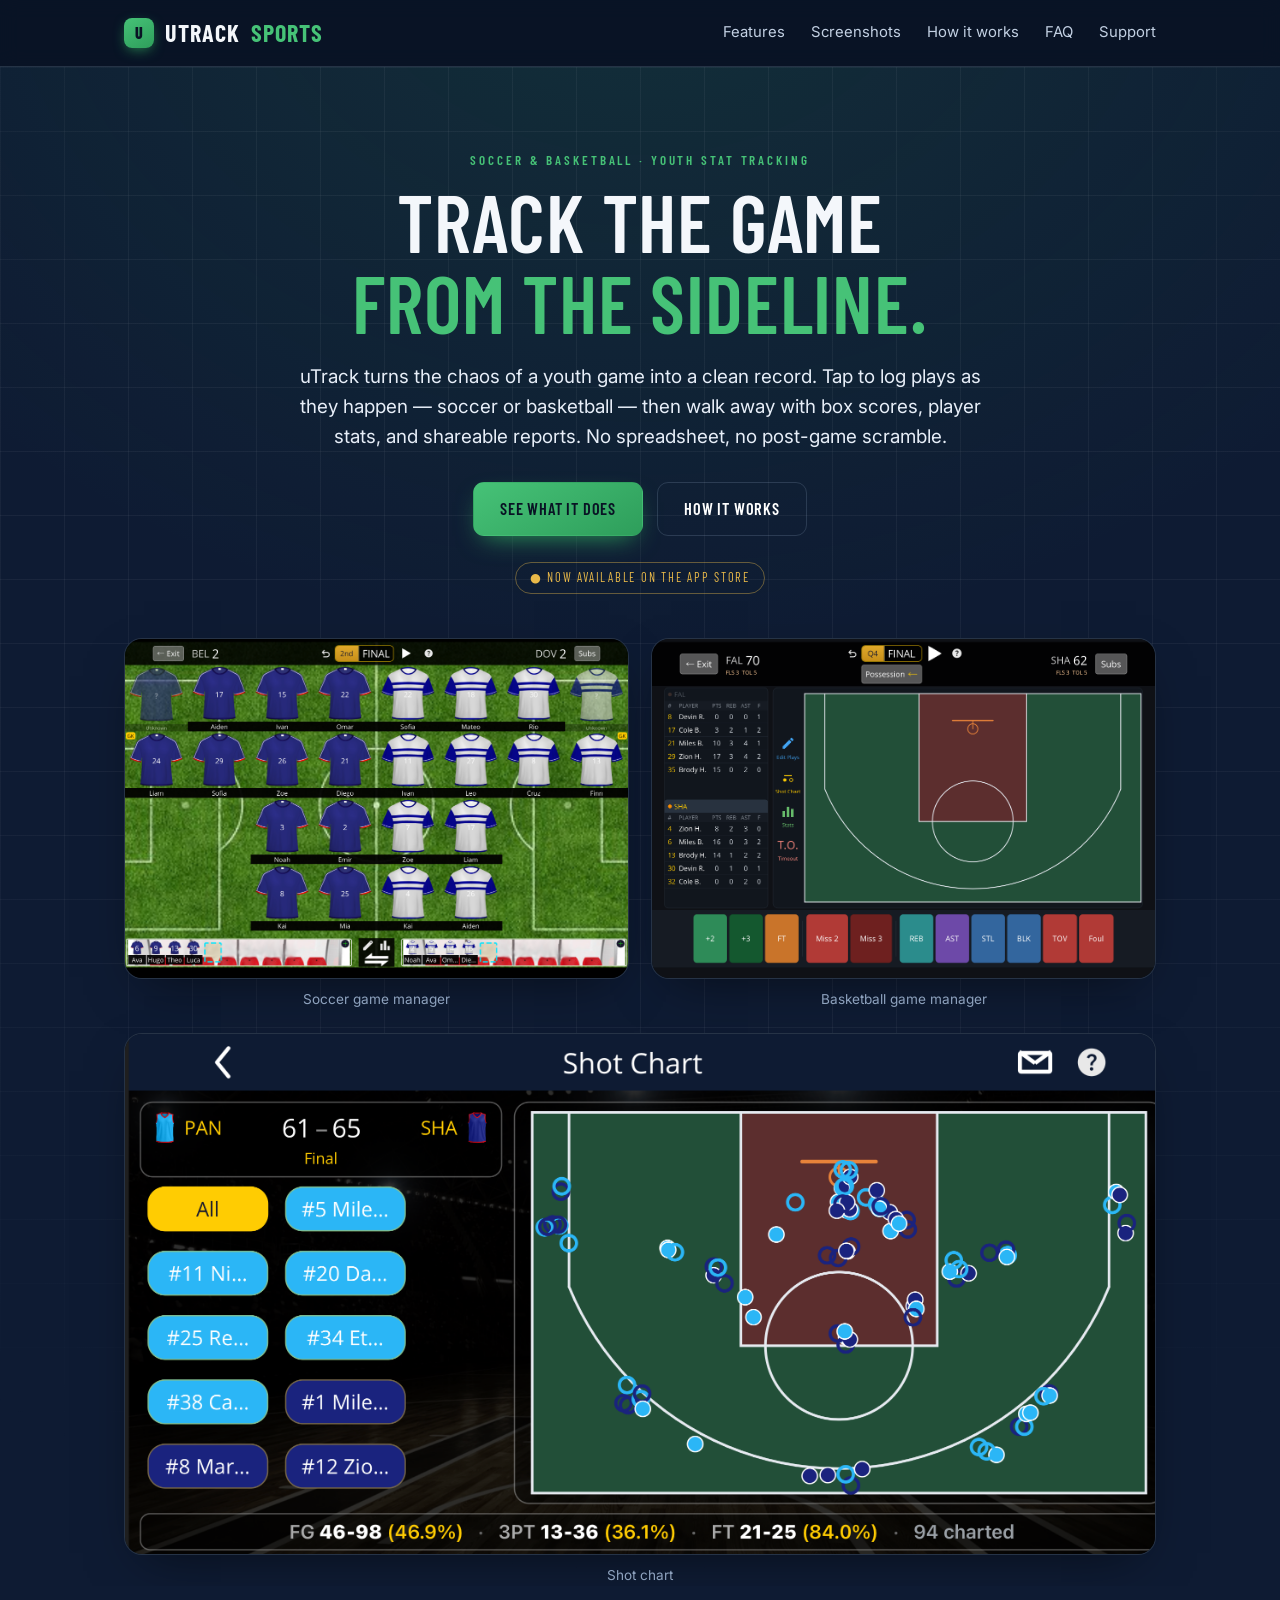
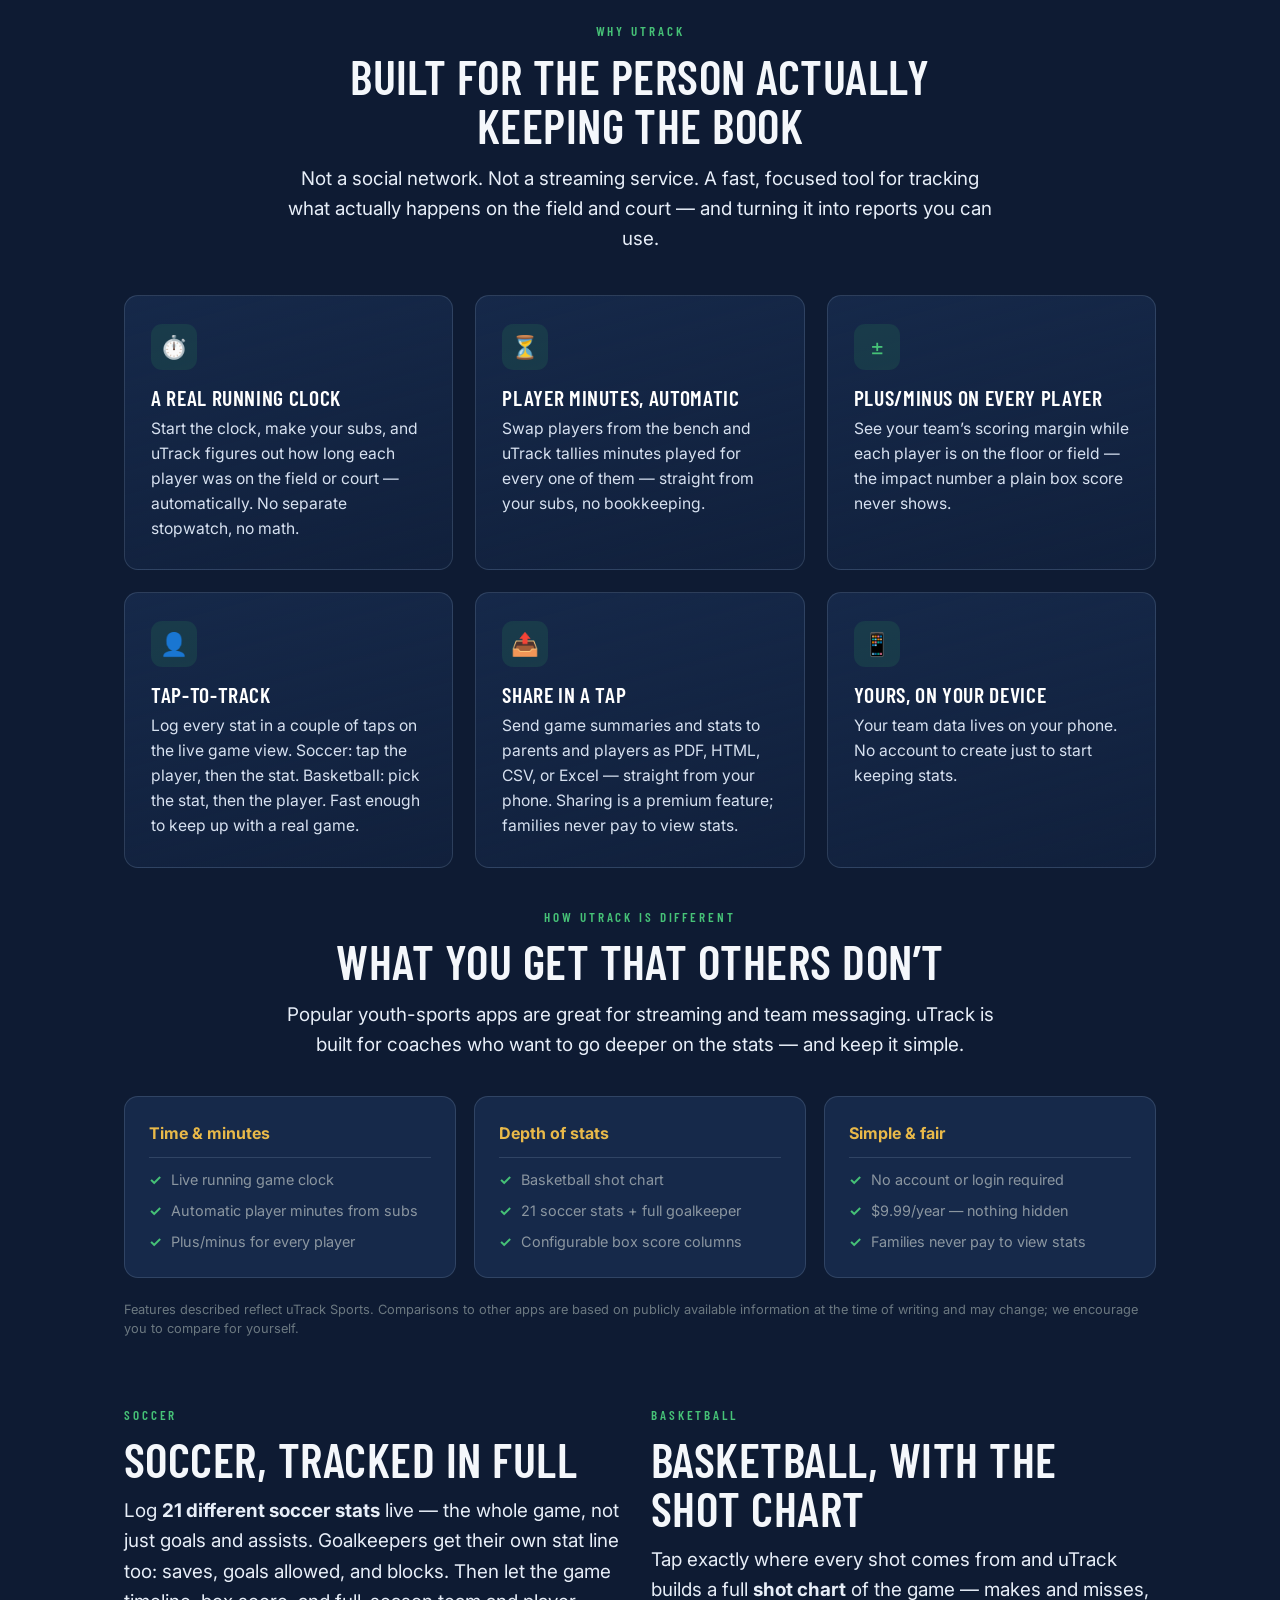
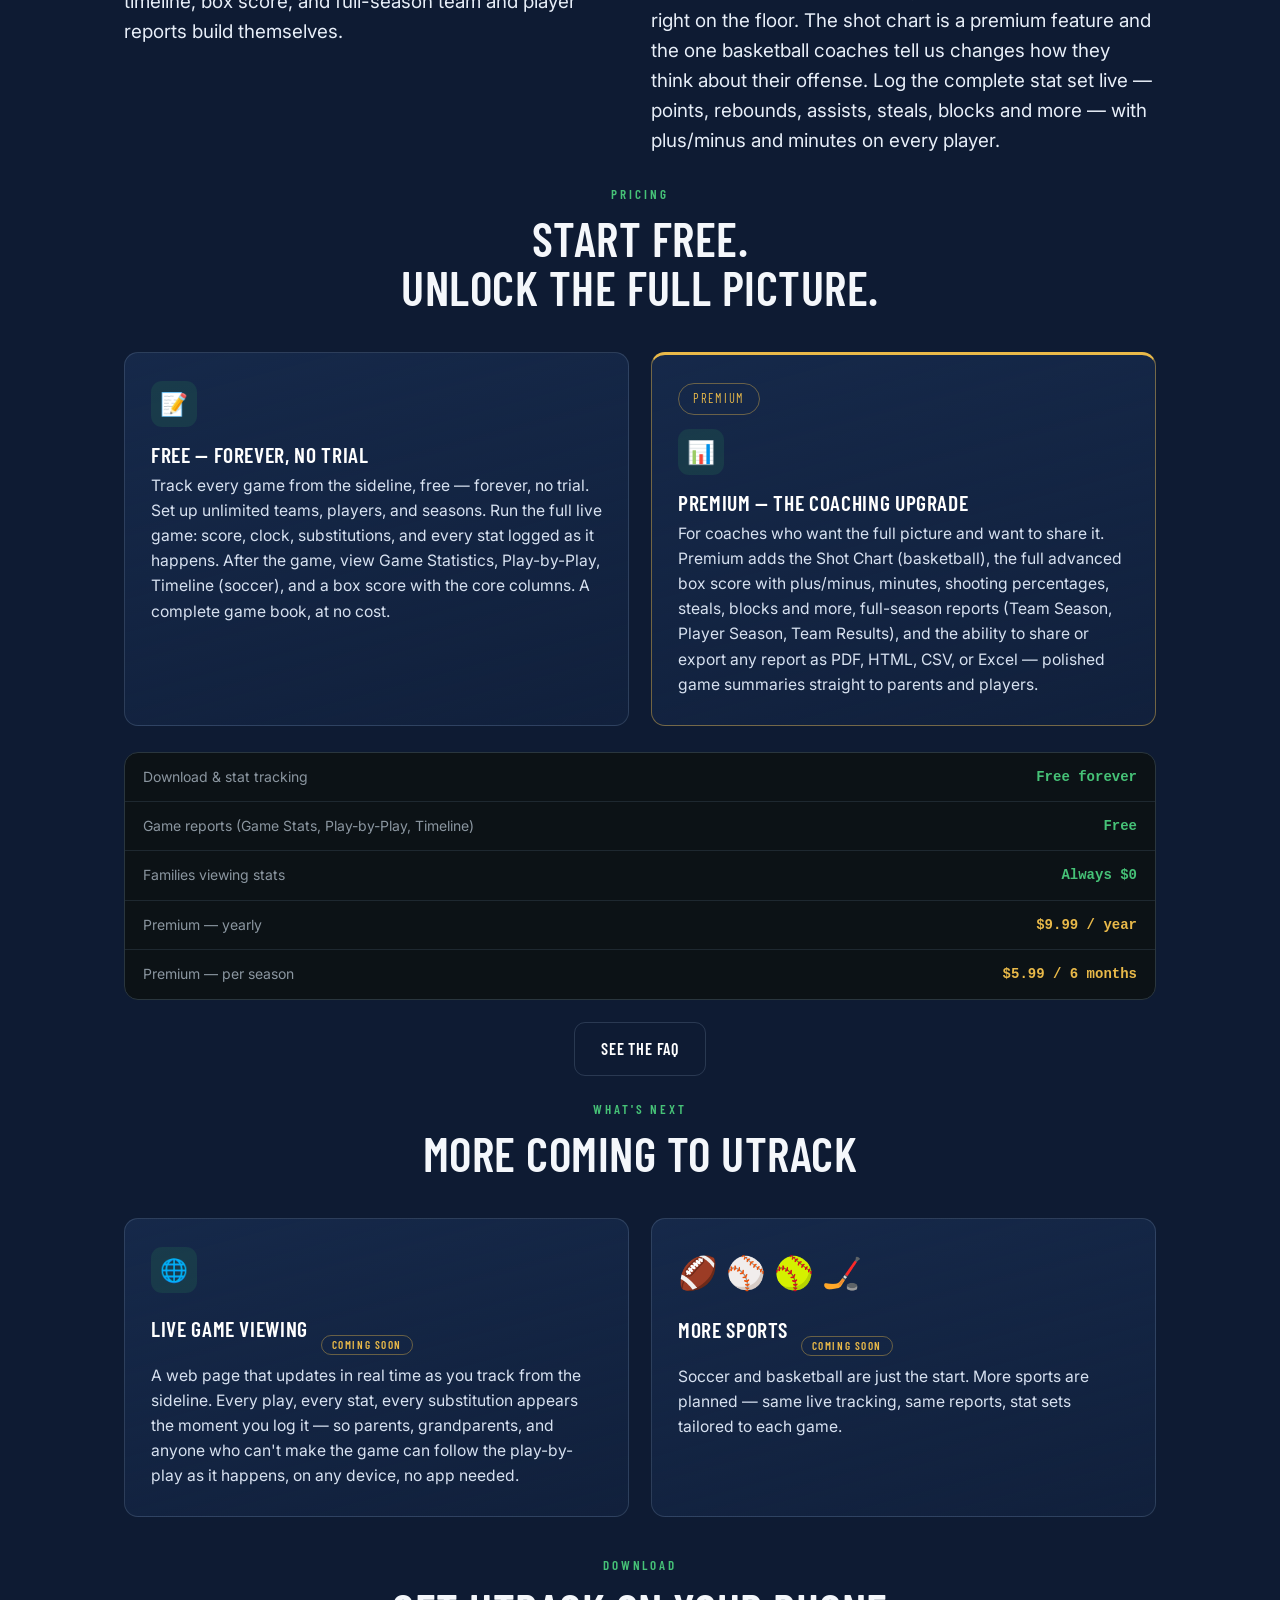
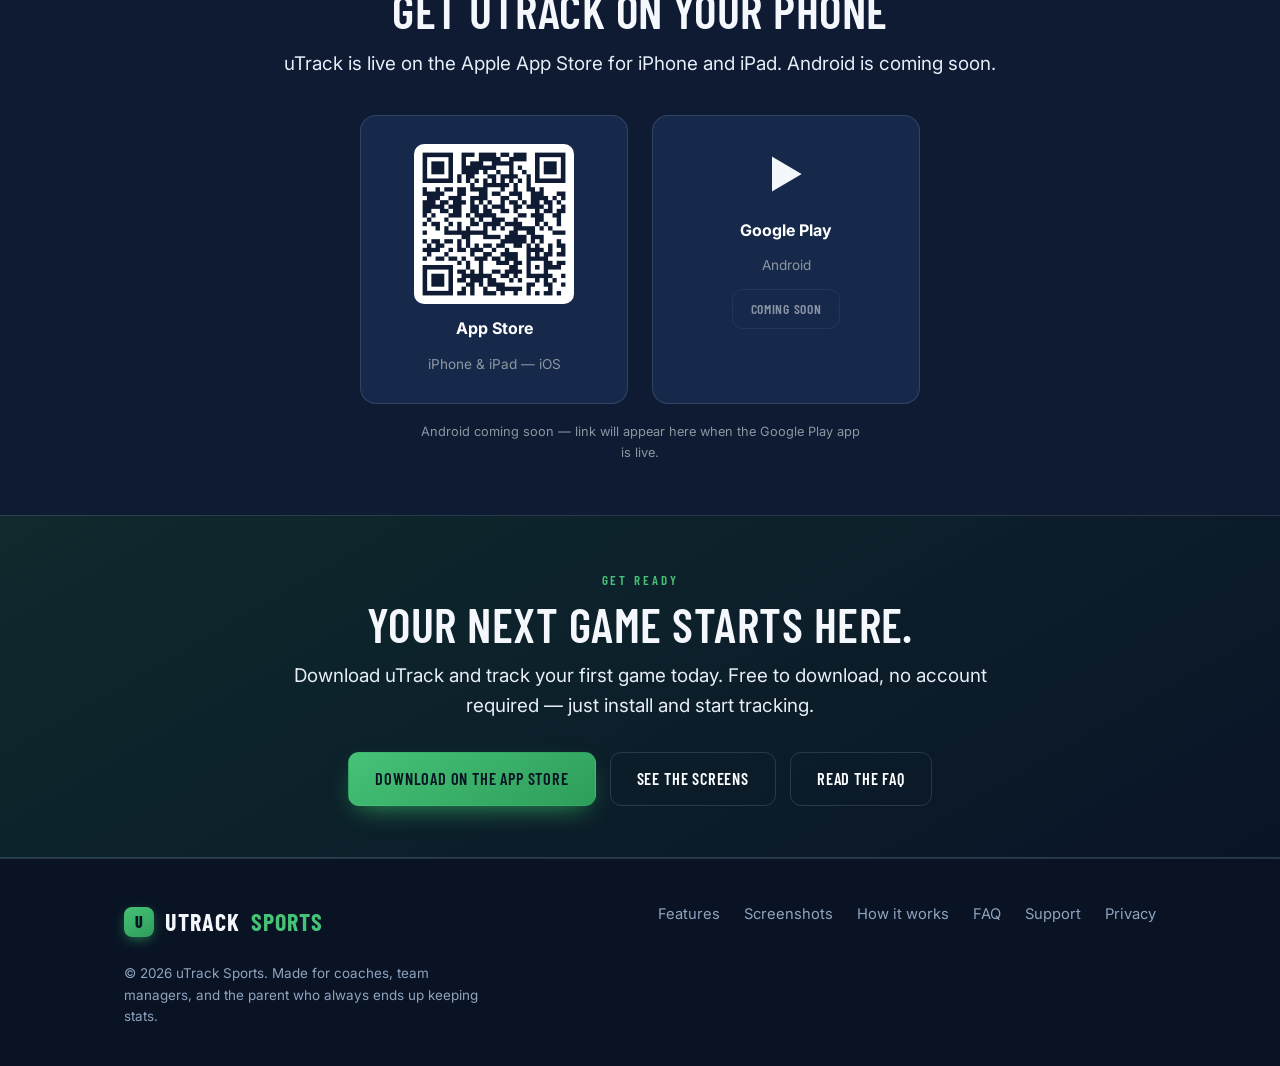
==== index.html @ f575f763 "Remove redundant download button from QR card; CTA band is the primary download CTA" ====
<!DOCTYPE html>
<html lang="en">
<head>
<meta charset="UTF-8">
<meta name="viewport" content="width=device-width,initial-scale=1">
<title>uTrack Sports — Stats from the sideline</title>
<meta name="description" content="uTrack is a youth soccer and basketball stat-tracking app. Log plays live, build box scores and reports, share in a tap. Coming soon to the App Store.">
<!-- Open Graph -->
<meta property="og:type" content="website">
<meta property="og:url" content="https://utracksports.com/">
<meta property="og:title" content="uTrack Sports — Stats from the sideline">
<meta property="og:description" content="uTrack is a youth soccer and basketball stat-tracking app. Log plays live, build box scores and reports, share in a tap. Coming soon to the App Store.">
<meta property="og:image" content="https://utracksports.com/images/utrack-social-card.png">
<!-- Twitter Card -->
<meta name="twitter:card" content="summary_large_image">
<meta name="twitter:title" content="uTrack Sports — Stats from the sideline">
<meta name="twitter:description" content="uTrack is a youth soccer and basketball stat-tracking app. Log plays live, build box scores and reports, share in a tap. Coming soon to the App Store.">
<meta name="twitter:image" content="https://utracksports.com/images/utrack-social-card.png">
<link rel="preconnect" href="https://fonts.googleapis.com">
<link rel="preconnect" href="https://fonts.gstatic.com" crossorigin>
<link href="https://fonts.googleapis.com/css2?family=Barlow+Condensed:wght@500;600;700&family=Inter:wght@400;500;600&display=swap" rel="stylesheet">
<link rel="stylesheet" href="styles.css">
</head>
<body>
<header class="site-header">
  <div class="wrap nav">
    <a href="index.html" class="brand"><span class="mark">u</span>uTrack<span class="tag">Sports</span></a>
    <button class="nav-toggle" aria-label="Menu" onclick="document.getElementById('nav').classList.toggle('open')">&#9776;</button>
    <nav class="nav-links" id="nav">
      <a href="features.html">Features</a>
      <a href="screenshots.html">Screenshots</a>
      <a href="how-to.html">How it works</a>
      <a href="faq.html">FAQ</a>
      <a href="support.html">Support</a>
    </nav>
  </div>
</header>

<section class="hero" style="padding-bottom:0">
  <div class="wrap">
    <div class="center" style="max-width:760px;margin:0 auto">
      <span class="eyebrow">Soccer &amp; basketball &middot; youth stat tracking</span>
      <h1>Track the game<br><span class="hl">from the sideline.</span></h1>
      <p class="lead" style="margin:0 auto">uTrack turns the chaos of a youth game into a clean record. Tap to log plays as they happen &mdash; soccer or basketball &mdash; then walk away with box scores, player stats, and shareable reports. No spreadsheet, no post-game scramble.</p>
      <div class="btn-row" style="justify-content:center">
        <a class="btn btn-primary" href="features.html">See what it does</a>
        <a class="btn btn-ghost" href="how-to.html">How it works</a>
      </div>
      <span class="badge-soon">&#9679; Now available on the App Store</span>
    </div>
    <div class="hero-trio">
      <figure>
        <div class="hero-shot"><img src="screenshots/03b-live-game-subs.png" alt="uTrack soccer game manager showing both teams on the field, score, and substitution bench" loading="eager"></div>
        <figcaption>Soccer game manager</figcaption>
      </figure>
      <figure>
        <div class="hero-shot"><img src="screenshots/bball-01.png" alt="uTrack basketball game manager showing both teams on the court and the live score" loading="eager"></div>
        <figcaption>Basketball game manager</figcaption>
      </figure>
      <figure class="full">
        <div class="hero-shot"><img src="screenshots/bball-02.png" alt="uTrack basketball shot chart showing where every shot was taken on the court" loading="eager"></div>
        <figcaption>Shot chart</figcaption>
      </figure>
    </div>
  </div>
</section>

<section style="padding-top:32px">
  <div class="wrap">
    <div class="center" style="margin-bottom:40px">
      <span class="eyebrow">Why uTrack</span>
      <h2>Built for the person actually<br>keeping the book</h2>
      <p class="lead" style="margin:14px auto 0">Not a social network. Not a streaming service. A fast, focused tool for tracking what actually happens on the field and court &mdash; and turning it into reports you can use.</p>
    </div>
    <div class="grid cols-3">
      <div class="card">
        <div class="ic">&#9201;&#65039;</div>
        <h3>A real running clock</h3>
        <p>Start the clock, make your subs, and uTrack figures out how long each player was on the field or court &mdash; automatically. No separate stopwatch, no math.</p>
      </div>
      <div class="card">
        <div class="ic">&#9203;</div>
        <h3>Player minutes, automatic</h3>
        <p>Swap players from the bench and uTrack tallies minutes played for every one of them &mdash; straight from your subs, no bookkeeping.</p>
      </div>
      <div class="card">
        <div class="ic">&#177;</div>
        <h3>Plus/minus on every player</h3>
        <p>See your team&rsquo;s scoring margin while each player is on the floor or field &mdash; the impact number a plain box score never shows.</p>
      </div>
      <div class="card">
        <div class="ic">&#128100;</div>
        <h3>Tap-to-track</h3>
        <p>Log every stat in a couple of taps on the live game view. Soccer: tap the player, then the stat. Basketball: pick the stat, then the player. Fast enough to keep up with a real game.</p>
      </div>
      <div class="card">
        <div class="ic">&#128228;</div>
        <h3>Share in a tap</h3>
        <p>Send game summaries and stats to parents and players as PDF, HTML, CSV, or Excel &mdash; straight from your phone. Sharing is a premium feature; families never pay to view stats.</p>
      </div>
      <div class="card">
        <div class="ic">&#128241;</div>
        <h3>Yours, on your device</h3>
        <p>Your team data lives on your phone. No account to create just to start keeping stats.</p>
      </div>
    </div>

    <div style="margin-top:36px">
      <div class="center" style="margin-bottom:28px">
        <span class="eyebrow">How uTrack is different</span>
        <h2>What you get that others don&rsquo;t</h2>
        <p class="lead" style="margin:14px auto 0">Popular youth-sports apps are great for streaming and team messaging. uTrack is built for coaches who want to go deeper on the stats &mdash; and keep it simple.</p>
      </div>
      <div class="diff-grid">
        <div class="diff-box">
          <div class="dk">Time &amp; minutes</div>
          <div class="di"><span class="dc">&#10003;</span><span>Live running game clock</span></div>
          <div class="di"><span class="dc">&#10003;</span><span>Automatic player minutes from subs</span></div>
          <div class="di"><span class="dc">&#10003;</span><span>Plus/minus for every player</span></div>
        </div>
        <div class="diff-box">
          <div class="dk">Depth of stats</div>
          <div class="di"><span class="dc">&#10003;</span><span>Basketball shot chart</span></div>
          <div class="di"><span class="dc">&#10003;</span><span>21 soccer stats + full goalkeeper</span></div>
          <div class="di"><span class="dc">&#10003;</span><span>Configurable box score columns</span></div>
        </div>
        <div class="diff-box">
          <div class="dk">Simple &amp; fair</div>
          <div class="di"><span class="dc">&#10003;</span><span>No account or login required</span></div>
          <div class="di"><span class="dc">&#10003;</span><span>$9.99/year &mdash; nothing hidden</span></div>
          <div class="di"><span class="dc">&#10003;</span><span>Families never pay to view stats</span></div>
        </div>
      </div>
      <p class="diff-disclaim">Features described reflect uTrack Sports. Comparisons to other apps are based on publicly available information at the time of writing and may change; we encourage you to compare for yourself.</p>
    </div>
  </div>
</section>

<section style="padding-top:12px;padding-bottom:12px">
  <div class="wrap">
    <div class="grid cols-2">
      <div>
        <span class="eyebrow">Soccer</span>
        <h2>Soccer, tracked in full</h2>
        <p class="lead" style="margin-top:12px">Log <strong>21 different soccer stats</strong> live &mdash; the whole game, not just goals and assists. Goalkeepers get their own stat line too: saves, goals allowed, and blocks. Then let the game timeline, box score, and full-season team and player reports build themselves.</p>
      </div>
      <div>
        <span class="eyebrow">Basketball</span>
        <h2>Basketball, with the shot chart</h2>
        <p class="lead" style="margin-top:12px">Tap exactly where every shot comes from and uTrack builds a full <strong>shot chart</strong> of the game &mdash; makes and misses, right on the floor. The shot chart is a premium feature and the one basketball coaches tell us changes how they think about their offense. Log the complete stat set live &mdash; points, rebounds, assists, steals, blocks and more &mdash; with plus/minus and minutes on every player.</p>
      </div>
    </div>
  </div>
</section>

<section style="padding-top:12px;padding-bottom:12px">
  <div class="wrap">
    <div class="center" style="margin-bottom:40px">
      <span class="eyebrow">Pricing</span>
      <h2>Start free.<br>Unlock the full picture.</h2>
    </div>
    <div class="grid cols-2">
      <div class="card">
        <div class="ic">&#128221;</div>
        <h3>Free &mdash; forever, no trial</h3>
        <p>Track every game from the sideline, free &mdash; forever, no trial. Set up unlimited teams, players, and seasons. Run the full live game: score, clock, substitutions, and every stat logged as it happens. After the game, view Game Statistics, Play-by-Play, Timeline (soccer), and a box score with the core columns. A complete game book, at no cost.</p>
      </div>
      <div class="card card-premium">
        <span class="badge-soon" style="margin-top:0;margin-bottom:14px">Premium</span>
        <div class="ic">&#128202;</div>
        <h3>Premium &mdash; the coaching upgrade</h3>
        <p>For coaches who want the full picture and want to share it. Premium adds the Shot Chart (basketball), the full advanced box score with plus/minus, minutes, shooting percentages, steals, blocks and more, full-season reports (Team Season, Player Season, Team Results), and the ability to share or export any report as PDF, HTML, CSV, or Excel &mdash; polished game summaries straight to parents and players.</p>
      </div>
    </div>
    <div class="ptable">
      <div class="r"><span class="lbl">Download &amp; stat tracking</span><span class="val free">Free forever</span></div>
      <div class="r"><span class="lbl">Game reports (Game Stats, Play-by-Play, Timeline)</span><span class="val free">Free</span></div>
      <div class="r"><span class="lbl">Families viewing stats</span><span class="val free">Always $0</span></div>
      <div class="r"><span class="lbl">Premium &mdash; yearly</span><span class="val paid">$9.99 / year</span></div>
      <div class="r"><span class="lbl">Premium &mdash; per season</span><span class="val paid">$5.99 / 6 months</span></div>
    </div>
    <div class="btn-row" style="justify-content:center;margin-top:22px">
      <a class="btn btn-ghost" href="faq.html">See the FAQ</a>
    </div>
  </div>
</section>

<section style="padding-top:8px">
  <div class="wrap">
    <div class="center" style="margin-bottom:40px">
      <span class="eyebrow">What's next</span>
      <h2>More coming to uTrack</h2>
    </div>
    <div class="grid cols-2">
      <div class="card">
        <div class="ic">&#127760;</div>
        <h3>Live game viewing <span class="badge-soon" style="font-size:.7rem;padding:3px 10px;margin-left:8px;vertical-align:middle">Coming soon</span></h3>
        <p>A web page that updates in real time as you track from the sideline. Every play, every stat, every substitution appears the moment you log it &mdash; so parents, grandparents, and anyone who can't make the game can follow the play-by-play as it happens, on any device, no app needed.</p>
      </div>
      <div class="card">
        <div style="font-size:2rem;margin-bottom:12px;white-space:nowrap">&#127944; &#9918; &#129358; &#127954;</div>
        <h3>More sports <span class="badge-soon" style="font-size:.7rem;padding:3px 10px;margin-left:8px;vertical-align:middle">Coming soon</span></h3>
        <p>Soccer and basketball are just the start. More sports are planned &mdash; same live tracking, same reports, stat sets tailored to each game.</p>
      </div>
    </div>
  </div>
</section>

<section id="download" style="padding-top:0;margin-top:-16px">
  <div class="wrap">
    <div class="center" style="margin-bottom:6px">
      <span class="eyebrow">Download</span>
      <h2>Get uTrack on your phone</h2>
      <p class="lead" style="margin:14px auto 0">uTrack is live on the Apple App Store for iPhone and iPad. Android is coming soon.</p>
    </div>
    <div class="scan-grid">
      <div class="qr-card">
        <img src="screenshots/qr-appstore.png" alt="QR code to download uTrack Sports on the App Store" width="160" height="160" style="border-radius:10px;display:block;margin:0 auto">
        <div class="qr-label">App Store</div>
        <div class="qr-plat">iPhone &amp; iPad &mdash; iOS</div>
      </div>
      <div class="qr-card">
        <div class="ic" style="font-size:2.4rem">&#9654;</div>
        <div class="qr-label">Google Play</div>
        <div class="qr-plat">Android</div>
        <a class="btn btn-ghost store-btn" id="googleplay-btn" aria-disabled="true">Coming soon</a>
      </div>
    </div>
    <p class="scan-note">Android coming soon &mdash; link will appear here when the Google Play app is live.</p>
  </div>
</section>

<section class="cta-band">
  <div class="wrap">
    <span class="eyebrow">Get ready</span>
    <h2>Your next game starts here.</h2>
    <p class="lead" style="margin:0 auto">Download uTrack and track your first game today. Free to download, no account required &mdash; just install and start tracking.</p>
    <div class="btn-row" style="justify-content:center">
      <a class="btn btn-primary" href="https://apps.apple.com/us/app/utrack-sports/id6779220146" target="_blank" rel="noopener">Download on the App Store</a>
      <a class="btn btn-ghost" href="screenshots.html">See the screens</a>
      <a class="btn btn-ghost" href="faq.html">Read the FAQ</a>
    </div>
  </div>
</section>

<footer class="site-footer">
  <div class="wrap">
    <div class="foot-grid">
      <a href="index.html" class="brand"><span class="mark">u</span>uTrack<span class="tag">Sports</span></a>
      <div class="foot-links">
        <a href="features.html">Features</a>
        <a href="screenshots.html">Screenshots</a>
        <a href="how-to.html">How it works</a>
        <a href="faq.html">FAQ</a>
        <a href="support.html">Support</a>
        <a href="privacy.html">Privacy</a>
      </div>
    </div>
    <p class="foot-note">&copy; <span id="yr"></span> uTrack Sports. Made for coaches, team managers, and the parent who always ends up keeping stats.</p>
  </div>
</footer>
<script>document.getElementById('yr').textContent=new Date().getFullYear();</script>
</body>
</html>
---- styles.css ----
/* ===========================================================
   uTrack Sports — site styles
   Palette:
     --navy      #0E1B33  (brand core, matches the app)
     --navy-deep #091324
     --pitch     #2E9E5B  (pitch green accent)
     --pitch-lt  #46C277
     --chalk     #F4F7FB  (off-white, "chalk line" light)
     --slate     #8FA3BF  (muted text)
     --gold      #E9B949  (sparing highlight, premium)
   =========================================================== */

:root{
  --navy:#0E1B33;
  --navy-deep:#091324;
  --navy-soft:#16294a;
  --pitch:#2E9E5B;
  --pitch-lt:#46C277;
  --chalk:#F4F7FB;
  --slate:#8FA3BF;
  --gold:#E9B949;
  --line:rgba(143,163,191,.22);
  --maxw:1080px;
  --radius:14px;
  --shadow:0 18px 50px -20px rgba(0,0,0,.55);
  --font-display:"Barlow Condensed",system-ui,sans-serif;
  --font-body:"Inter",system-ui,-apple-system,sans-serif;
}

*{box-sizing:border-box;margin:0;padding:0}
html{scroll-behavior:smooth}
body{
  font-family:var(--font-body);
  background:var(--navy);
  color:var(--chalk);
  line-height:1.6;
  -webkit-font-smoothing:antialiased;
}
a{color:inherit;text-decoration:none}
img{max-width:100%;display:block}

/* ---------- type ---------- */
h1,h2,h3{font-family:var(--font-display);font-weight:600;line-height:1.02;letter-spacing:.01em}
h1{font-size:clamp(2.6rem,7vw,5rem);text-transform:uppercase}
h2{font-size:clamp(1.9rem,4vw,3rem);text-transform:uppercase}
h3{font-size:1.35rem;text-transform:uppercase;letter-spacing:.03em}
.eyebrow{
  font-family:var(--font-display);
  text-transform:uppercase;
  letter-spacing:.22em;
  font-size:.82rem;
  font-weight:600;
  color:var(--pitch-lt);
  display:inline-block;
  margin-bottom:.6rem;
}
p{color:#d7e1f0}
.lead{font-size:1.18rem;color:#e7eef8;max-width:60ch}
.muted{color:var(--slate)}

/* ---------- layout ---------- */
.wrap{max-width:var(--maxw);margin:0 auto;padding:0 24px}
section{padding:clamp(32px,4vw,52px) 0}
.center{text-align:center}

/* ---------- header / nav ---------- */
.site-header{
  position:sticky;top:0;z-index:50;
  background:rgba(9,19,36,.86);
  backdrop-filter:blur(10px);
  border-bottom:1px solid var(--line);
}
.nav{display:flex;align-items:center;justify-content:space-between;height:66px}
.brand{display:flex;align-items:center;gap:11px;font-family:var(--font-display);font-size:1.5rem;font-weight:700;text-transform:uppercase;letter-spacing:.04em}
.brand .mark{
  width:30px;height:30px;border-radius:8px;
  background:linear-gradient(150deg,var(--pitch-lt),var(--pitch));
  display:grid;place-items:center;font-size:1rem;color:var(--navy-deep);font-weight:800;
  box-shadow:0 4px 14px -4px var(--pitch);
}
.brand .tag{color:var(--pitch-lt)}
.nav-links{display:flex;gap:26px;align-items:center}
.nav-links a{font-size:.93rem;color:#c3d0e3;transition:color .15s}
.nav-links a:hover,.nav-links a.active{color:#fff}
.nav-toggle{display:none;background:none;border:0;color:#fff;font-size:1.5rem;cursor:pointer}
@media(max-width:760px){
  .nav-links{
    position:absolute;top:66px;left:0;right:0;
    flex-direction:column;gap:0;
    background:var(--navy-deep);
    border-bottom:1px solid var(--line);
    max-height:0;overflow:hidden;transition:max-height .3s ease;
  }
  .nav-links.open{max-height:340px}
  .nav-links a{padding:15px 24px;width:100%;border-top:1px solid var(--line)}
  .nav-toggle{display:block}
}

/* ---------- buttons ---------- */
.btn{
  display:inline-flex;align-items:center;gap:9px;
  font-family:var(--font-display);text-transform:uppercase;letter-spacing:.05em;font-weight:600;
  font-size:1.02rem;
  padding:13px 26px;border-radius:11px;border:1px solid transparent;cursor:pointer;
  transition:transform .12s ease,background .15s,border-color .15s;
}
.btn:hover{transform:translateY(-2px)}
.btn-primary{background:linear-gradient(150deg,var(--pitch-lt),var(--pitch));color:var(--navy-deep);box-shadow:0 10px 26px -10px var(--pitch)}
.btn-ghost{border-color:var(--line);color:#fff}
.btn-ghost:hover{border-color:var(--pitch-lt);color:var(--pitch-lt)}
.btn-row{display:flex;gap:14px;flex-wrap:wrap;margin-top:30px}

/* ---------- hero ---------- */
.hero{
  position:relative;overflow:hidden;
  padding-top:clamp(48px,7vw,80px);padding-bottom:clamp(32px,4vw,52px);
  background:
    radial-gradient(120% 80% at 50% -10%,rgba(46,158,91,.16),transparent 60%),
    var(--navy);
}
/* pitch chalk lines, the signature element */
.hero::before{
  content:"";position:absolute;inset:0;z-index:0;pointer-events:none;
  background-image:
    linear-gradient(rgba(244,247,251,.05) 1px,transparent 1px),
    linear-gradient(90deg,rgba(244,247,251,.05) 1px,transparent 1px);
  background-size:64px 64px;
  mask-image:radial-gradient(120% 90% at 50% 30%,#000 40%,transparent 78%);
  -webkit-mask-image:radial-gradient(120% 90% at 50% 30%,#000 40%,transparent 78%);
}
.hero .wrap{position:relative;z-index:1}
.hero-grid{display:grid;grid-template-columns:1.1fr .9fr;gap:48px;align-items:center}
@media(max-width:860px){.hero-grid{grid-template-columns:1fr;gap:34px}}
.hero h1{margin-bottom:18px}
.hero h1 .hl{color:var(--pitch-lt)}
.badge-soon{
  display:inline-block;font-family:var(--font-display);text-transform:uppercase;
  letter-spacing:.14em;font-size:.78rem;color:var(--gold);
  border:1px solid rgba(233,185,73,.4);border-radius:999px;padding:5px 14px;margin-top:26px;
}

/* hero screenshot (landscape live-game shot) */
.hero-shot{
  border-radius:18px;overflow:hidden;
  border:1px solid var(--line);
  box-shadow:var(--shadow);
  background:var(--navy-deep);
}
.hero-shot img{width:100%;height:auto;display:block}
.shot-cap{color:var(--slate);font-size:.88rem;text-align:center;margin-top:14px}
.hero-trio{display:grid;grid-template-columns:1fr 1fr;gap:22px;margin-top:44px}
.hero-trio figure{margin:0}
.hero-trio figcaption{color:var(--slate);font-size:.85rem;text-align:center;margin-top:10px}
.hero-trio .full{grid-column:1 / -1}
@media(max-width:760px){.hero-trio{grid-template-columns:1fr;gap:26px}}

/* portrait phone frame for screenshots */
.phone-frame{
  border-radius:30px;overflow:hidden;
  border:1px solid var(--line);
  background:var(--navy-deep);
  box-shadow:var(--shadow);
  max-width:300px;margin:0 auto;
}
.phone-frame img{width:100%;height:auto;display:block}

/* ---------- feature cards ---------- */
.grid{display:grid;gap:22px}
.cols-3{grid-template-columns:repeat(3,1fr)}
.cols-2{grid-template-columns:repeat(2,1fr)}
@media(max-width:820px){.cols-3{grid-template-columns:1fr 1fr}}
@media(max-width:560px){.cols-3,.cols-2{grid-template-columns:1fr}}
.card{
  background:linear-gradient(165deg,var(--navy-soft),rgba(22,41,74,.4));
  border:1px solid var(--line);border-radius:var(--radius);
  padding:28px 26px;
  transition:transform .15s ease,border-color .15s;
}
.card:hover{transform:translateY(-4px);border-color:rgba(70,194,119,.45)}
.card .ic{
  width:46px;height:46px;border-radius:11px;display:grid;place-items:center;
  background:rgba(46,158,91,.16);color:var(--pitch-lt);font-size:1.4rem;margin-bottom:16px;
}
.card h3{margin-bottom:8px;color:#fff}
.card p{font-size:.98rem}
.card-premium{border-color:rgba(233,185,73,.45);border-top:3px solid var(--gold)}

/* ---------- screenshots gallery ---------- */
.shots-heading{color:var(--gold);font-size:1.6rem;margin-top:46px;margin-bottom:18px}
.shots{display:grid;grid-template-columns:repeat(3,1fr);gap:26px}
@media(max-width:820px){.shots{grid-template-columns:1fr 1fr}}
@media(max-width:480px){.shots{grid-template-columns:1fr}}
.shot-item{display:flex;flex-direction:column;gap:12px}
.shot-item .frame{
  border-radius:22px;overflow:hidden;border:1px solid var(--line);
  background:var(--navy-deep);box-shadow:var(--shadow);
}
.shot-item .frame img{width:100%;height:auto;display:block}
.shot-item.wide{grid-column:span 2}
.shot-item.full{grid-column:1 / -1}
@media(max-width:480px){.shot-item.wide{grid-column:span 1}}
.shot-item h3{font-size:1.1rem;color:#fff;margin:0}
.shot-item p{font-size:.92rem;margin:0}

/* ---------- steps (how-to) ---------- */
.steps{counter-reset:step;display:grid;gap:18px}
.step{
  display:grid;grid-template-columns:auto 1fr;gap:20px;align-items:start;
  background:linear-gradient(165deg,var(--navy-soft),rgba(22,41,74,.35));
  border:1px solid var(--line);border-radius:var(--radius);padding:24px 26px;
}
.step .num{
  counter-increment:step;
  font-family:var(--font-display);font-size:1.6rem;font-weight:700;
  width:50px;height:50px;border-radius:12px;display:grid;place-items:center;
  background:var(--navy-deep);color:var(--pitch-lt);border:1px solid var(--line);
}
.step .num::before{content:counter(step,decimal-leading-zero)}
.step h3{color:#fff;margin-bottom:5px}

/* ---------- FAQ ---------- */
.faq{max-width:760px;margin:0 auto}
.qa{border-bottom:1px solid var(--line)}
.qa summary{
  cursor:pointer;list-style:none;padding:22px 4px;
  font-family:var(--font-display);font-size:1.22rem;text-transform:uppercase;letter-spacing:.02em;
  display:flex;justify-content:space-between;align-items:center;gap:16px;color:#fff;
}
.qa summary::-webkit-details-marker{display:none}
.qa summary::after{content:"+";color:var(--pitch-lt);font-size:1.6rem;transition:transform .2s}
.qa[open] summary::after{transform:rotate(45deg)}
.qa .a{padding:0 4px 22px;color:#cdd9ea}

/* ---------- legal / prose pages ---------- */
.prose{max-width:760px;margin:0 auto}
.prose h2{margin:38px 0 12px;font-size:1.7rem}
.prose h3{margin:26px 0 8px;font-size:1.18rem;color:var(--pitch-lt)}
.prose p,.prose li{color:#d7e1f0;margin-bottom:12px}
.prose ul{padding-left:22px;margin-bottom:14px}
.prose li{margin-bottom:7px}
.prose strong{color:#fff}
.prose .updated{color:var(--slate);font-size:.92rem;margin-bottom:8px}
.page-head{padding:clamp(48px,8vw,86px) 0 8px}
.page-head h1{font-size:clamp(2.2rem,6vw,3.6rem)}

/* ---------- CTA band ---------- */
.cta-band{
  background:linear-gradient(150deg,rgba(46,158,91,.16),rgba(14,27,51,.2)),var(--navy-deep);
  border-top:1px solid var(--line);border-bottom:1px solid var(--line);
  text-align:center;
}
.cta-band h2{margin-bottom:12px}

/* ---------- footer ---------- */
.site-footer{background:var(--navy-deep);padding:44px 0 38px;border-top:1px solid var(--line)}
.foot-grid{display:flex;justify-content:space-between;gap:30px;flex-wrap:wrap;align-items:flex-start}
.foot-links{display:flex;gap:24px;flex-wrap:wrap}
.foot-links a{color:var(--slate);font-size:.92rem;transition:color .15s}
.foot-links a:hover{color:#fff}
.foot-note{color:var(--slate);font-size:.84rem;margin-top:22px;max-width:46ch}

/* ---------- helpers ---------- */
.tag-pill{display:inline-block;background:rgba(46,158,91,.16);color:var(--pitch-lt);font-size:.78rem;
  font-family:var(--font-display);letter-spacing:.08em;text-transform:uppercase;padding:4px 12px;border-radius:999px}
.divider{height:1px;background:var(--line);border:0;margin:0}

/* --- pricing table --- */
.ptable{background:#0C1216;border:1px solid #2A363E;border-radius:14px;overflow:hidden;margin-top:26px}
.ptable .r{display:flex;justify-content:space-between;align-items:center;padding:13px 18px;border-bottom:1px solid #1E2830;font-size:14px;color:var(--slate)}
.ptable .r:last-child{border-bottom:0}
.ptable .r .lbl{color:var(--slate-lt,#8B96A0)}
.ptable .r .val{font-weight:700;font-family:monospace}
.ptable .r .val.free{color:var(--pitch-lt)}
.ptable .r .val.paid{color:var(--gold)}

/* --- how utrack is different (comparison grid) --- */
.diff-grid{display:grid;grid-template-columns:repeat(3,1fr);gap:18px;margin-top:36px}
.diff-box{background:var(--navy-soft);border:1px solid var(--line);border-radius:14px;padding:24px}
.diff-box .dk{font-weight:700;font-size:1rem;color:var(--gold);margin-bottom:10px;padding-bottom:10px;border-bottom:1px solid var(--line)}
.diff-box .di{display:flex;gap:9px;align-items:flex-start;font-size:.9rem;color:var(--slate-lt,#8B96A0);margin-top:8px}
.diff-box .di .dc{color:var(--pitch-lt);font-weight:700;flex-shrink:0}
.diff-disclaim{margin-top:22px;font-size:.8rem;color:var(--slate-lt,#6B7880);line-height:1.5}
@media(max-width:760px){.diff-grid{grid-template-columns:1fr}.ptable .r{flex-wrap:wrap;gap:4px}}

/* --- scan to download --- */
.scan-grid{display:grid;grid-template-columns:1fr 1fr;gap:24px;margin-top:36px;max-width:560px;margin-left:auto;margin-right:auto}
.qr-card{background:var(--navy-soft);border:1px solid var(--line);border-radius:16px;padding:28px;display:flex;flex-direction:column;align-items:center;gap:12px;text-align:center}
.qr-frame{position:relative;display:inline-block}
.qr-frame img{display:block;border-radius:10px;border:3px solid var(--line)}
.qr-badge{position:absolute;top:-10px;left:50%;transform:translateX(-50%);background:var(--gold);color:#20170A;font-size:.7rem;font-weight:700;letter-spacing:.06em;text-transform:uppercase;padding:3px 10px;border-radius:999px;white-space:nowrap}
.qr-label{font-weight:700;font-size:1rem;color:#fff}
.qr-plat{font-size:.85rem;color:var(--slate-lt,#8B96A0)}
.store-btn{font-size:.85rem;padding:8px 18px;opacity:.5;pointer-events:none;cursor:default}
.store-btn.live{opacity:1;pointer-events:auto;cursor:pointer}
.scan-note{text-align:center;font-size:.8rem;color:var(--slate-lt,#8B96A0);margin-top:18px;max-width:56ch;margin-left:auto;margin-right:auto}
@media(max-width:560px){.scan-grid{grid-template-columns:1fr;max-width:280px}}
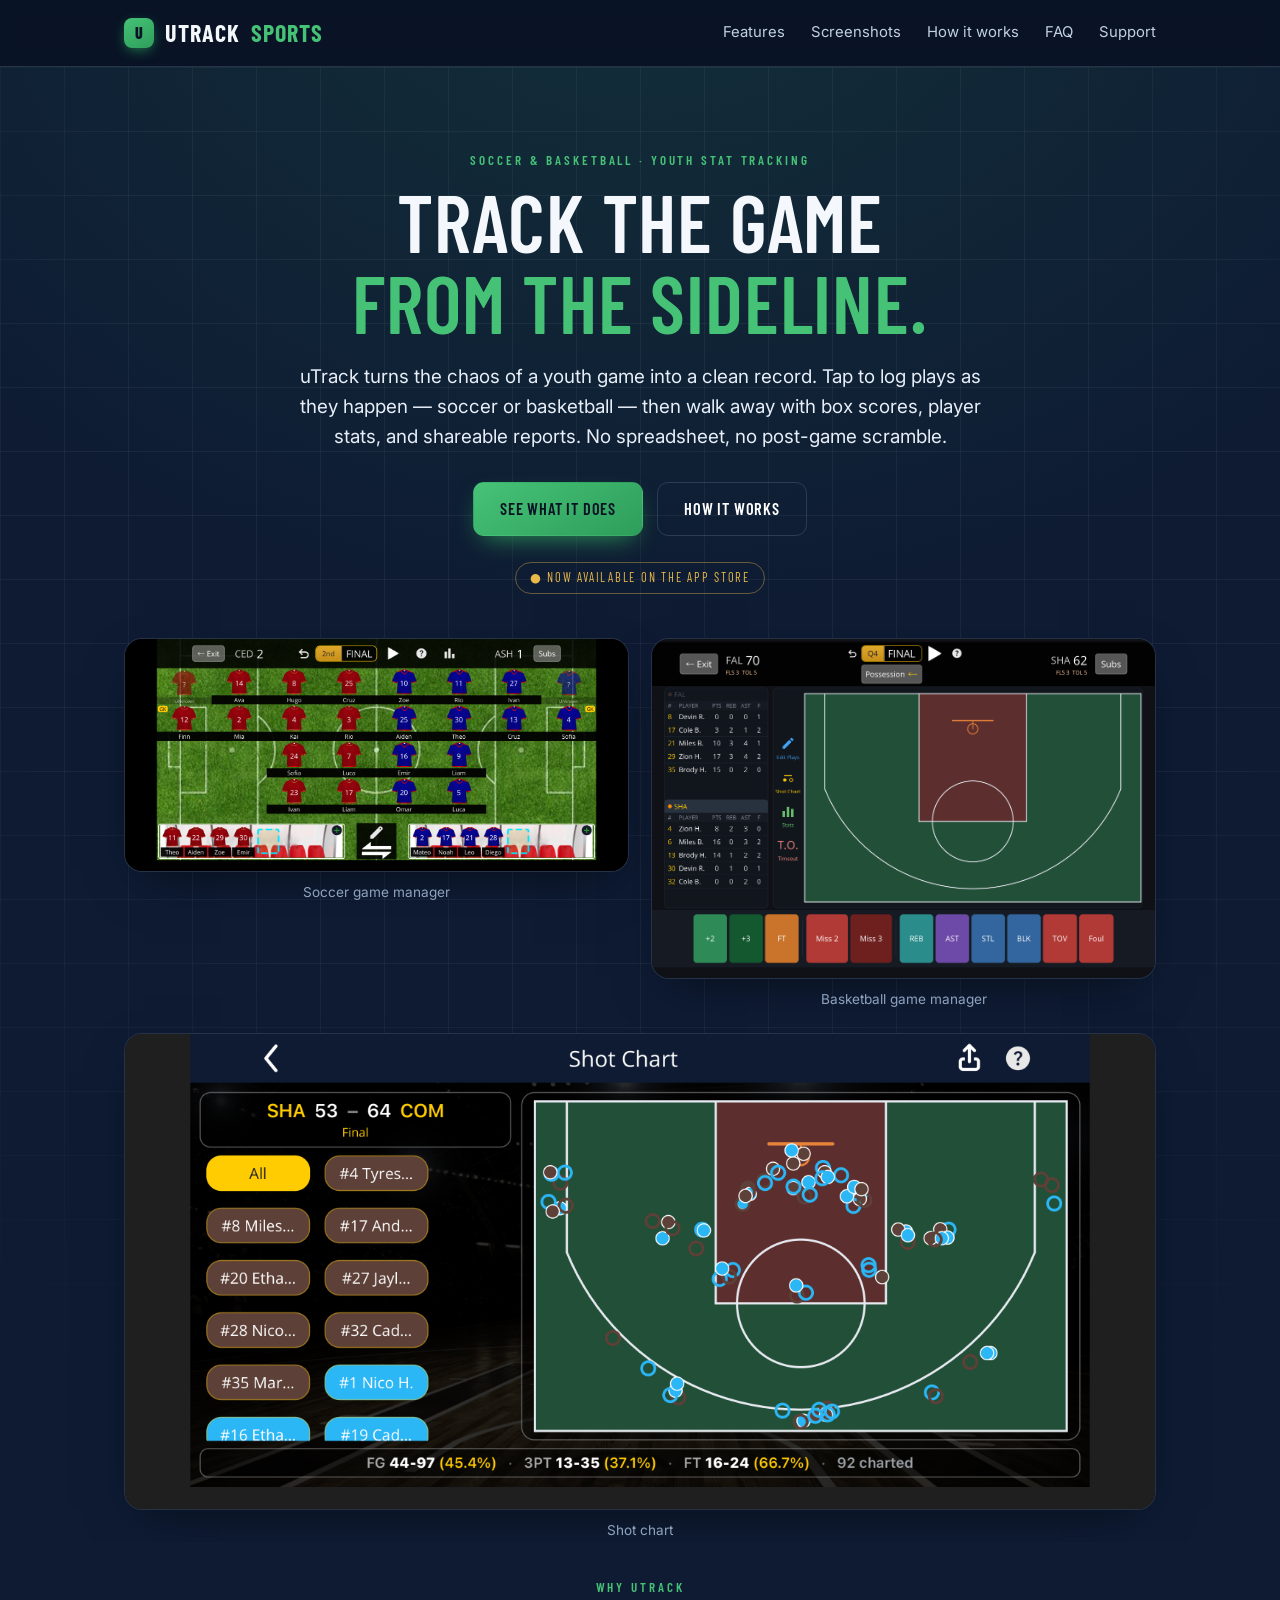
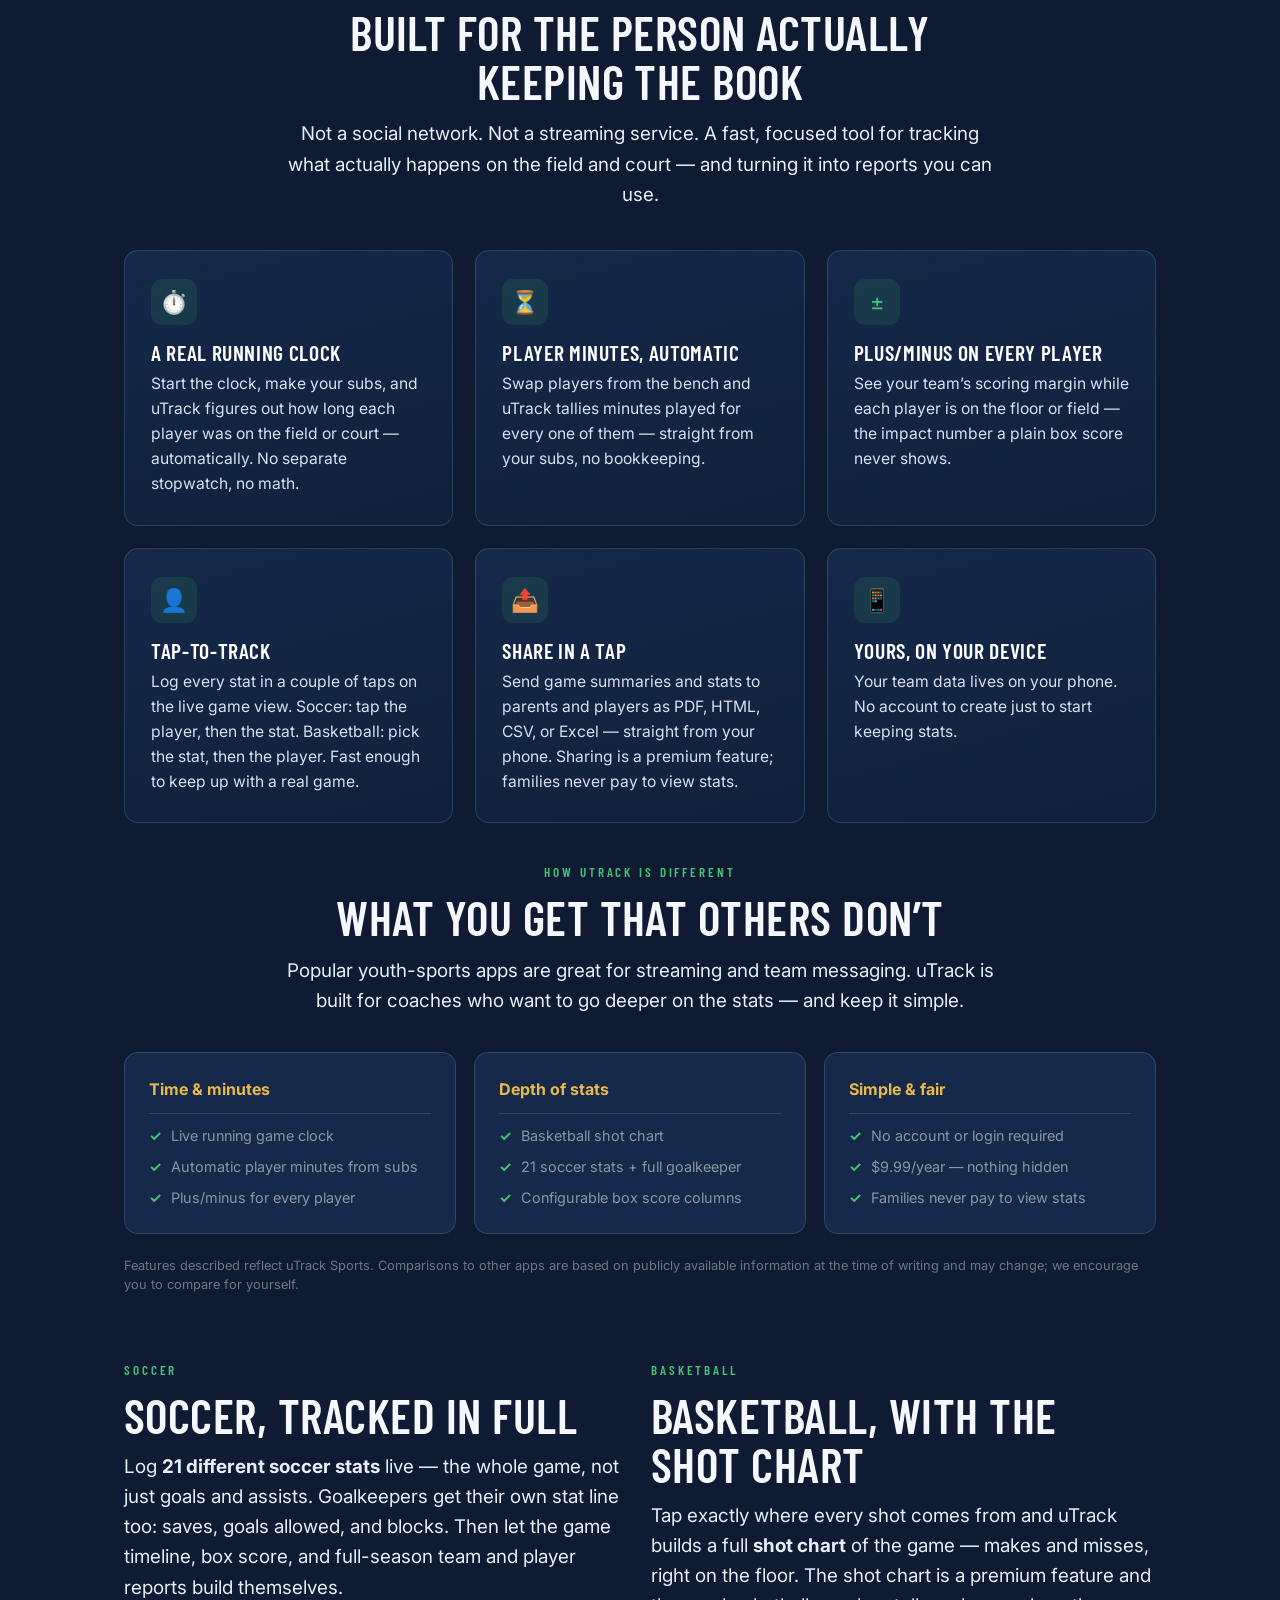
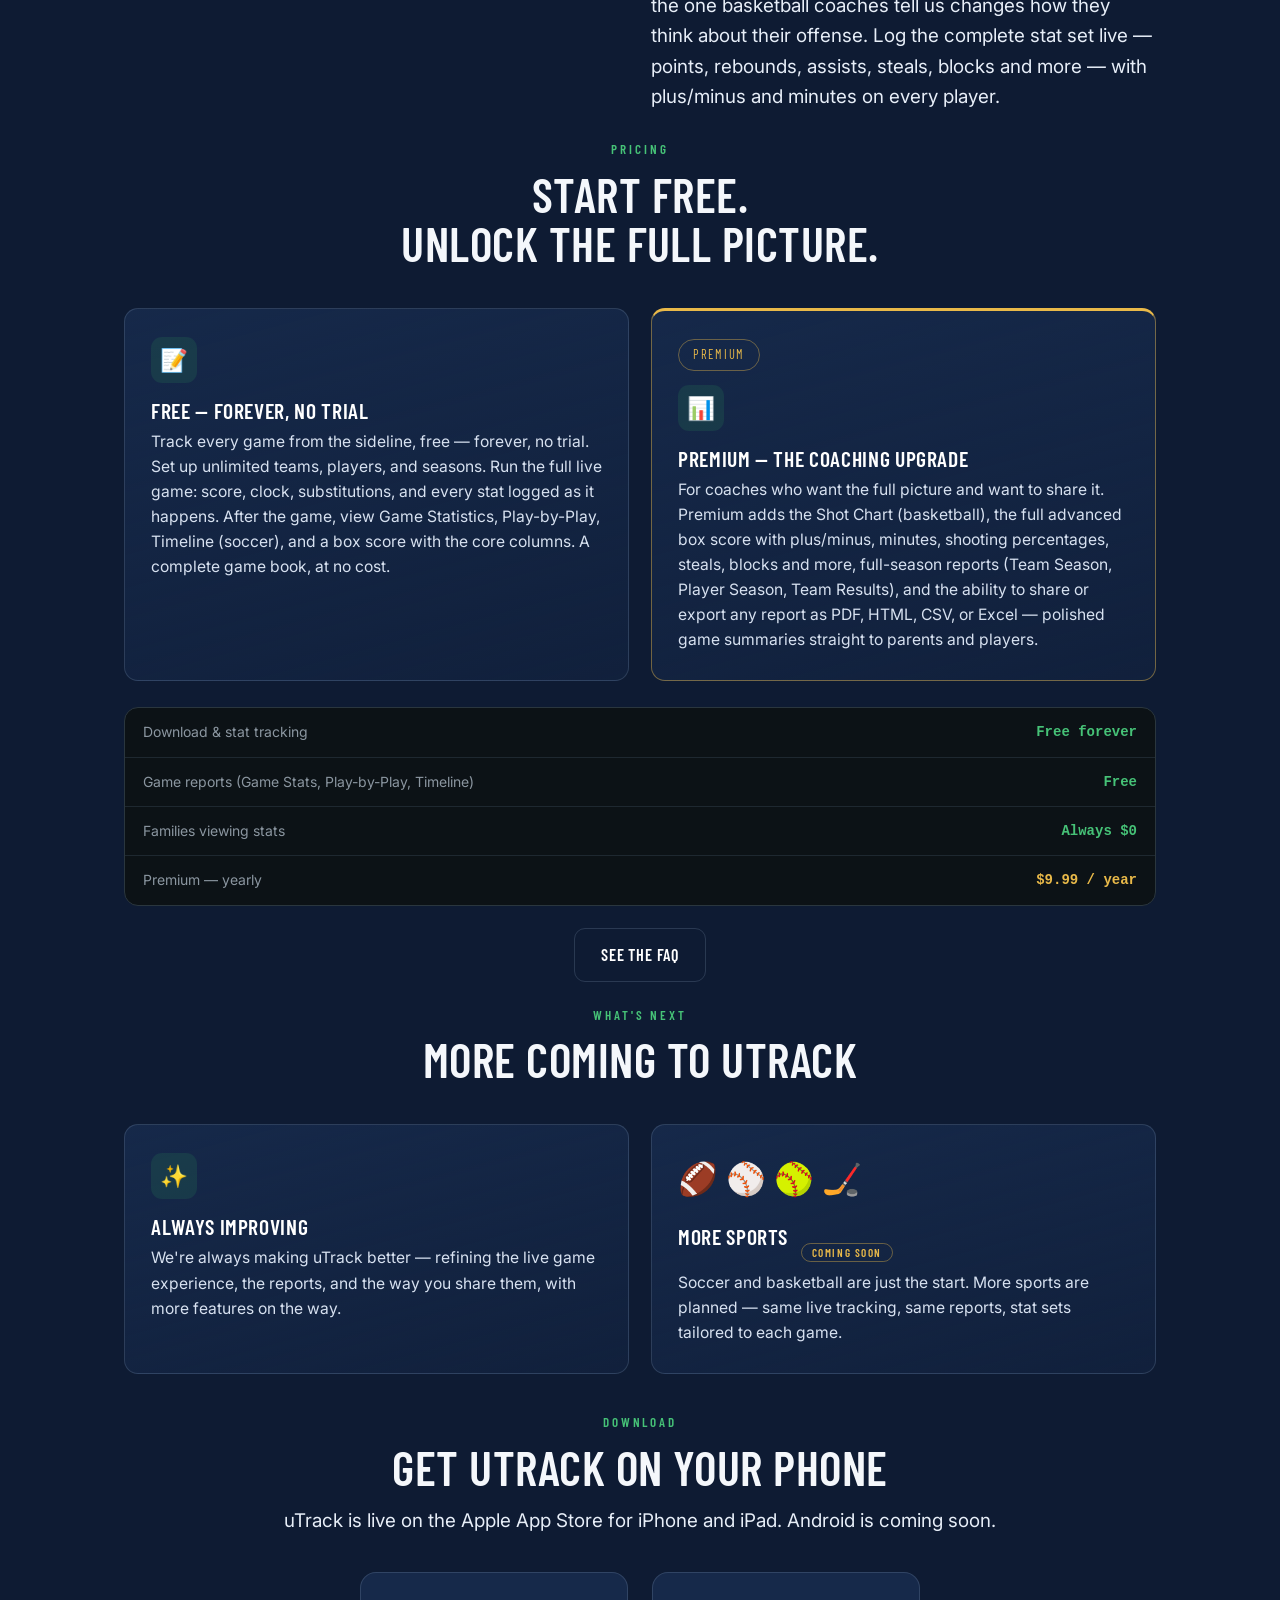
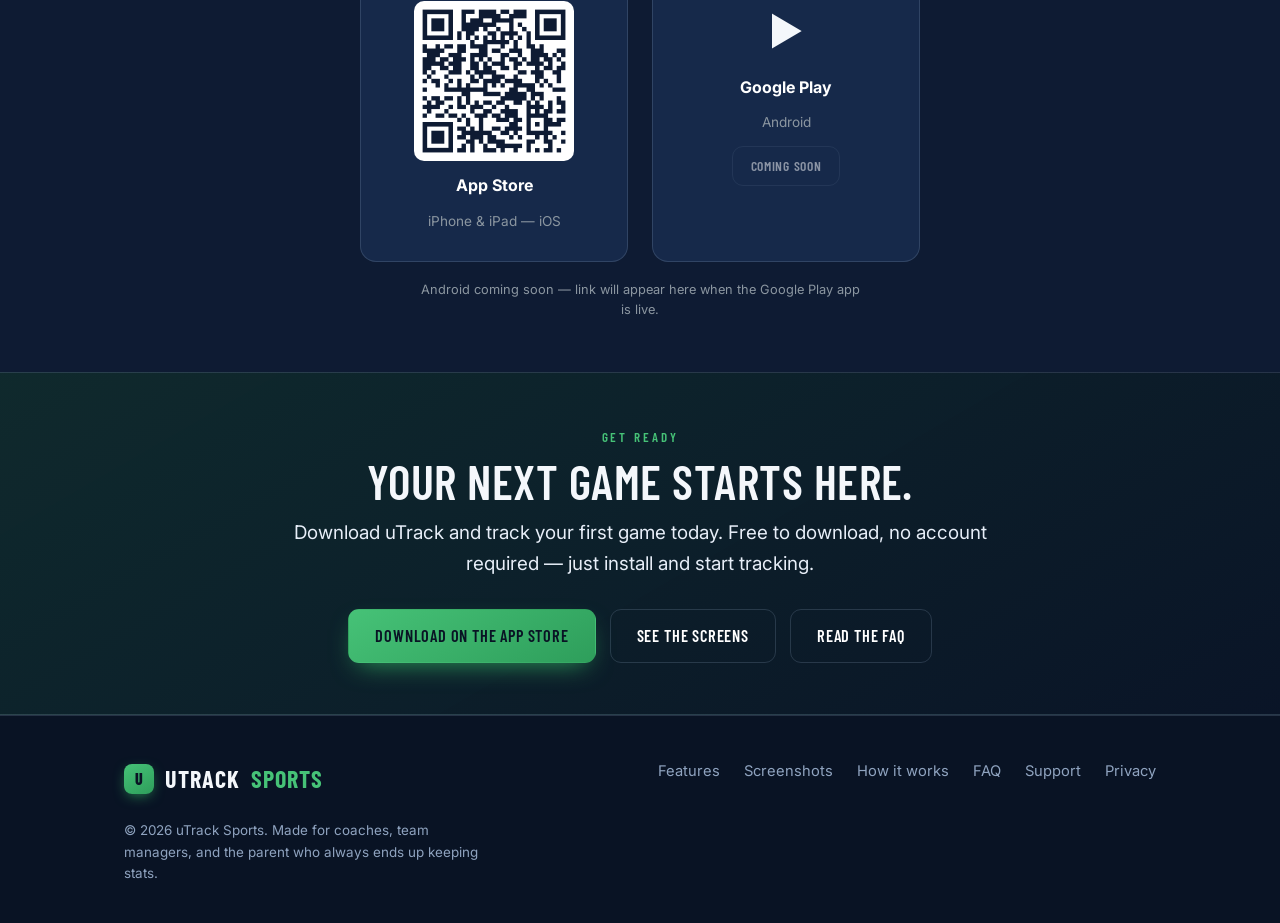
==== commit 1b2005b2: "Update pricing to annual-only, soften held live-web copy, refresh screenshots" ====
--- a/index.html
+++ b/index.html
@@ -177,7 +177,6 @@
       <div class="r"><span class="lbl">Game reports (Game Stats, Play-by-Play, Timeline)</span><span class="val free">Free</span></div>
       <div class="r"><span class="lbl">Families viewing stats</span><span class="val free">Always $0</span></div>
       <div class="r"><span class="lbl">Premium &mdash; yearly</span><span class="val paid">$9.99 / year</span></div>
-      <div class="r"><span class="lbl">Premium &mdash; per season</span><span class="val paid">$5.99 / 6 months</span></div>
     </div>
     <div class="btn-row" style="justify-content:center;margin-top:22px">
       <a class="btn btn-ghost" href="faq.html">See the FAQ</a>
@@ -193,9 +192,9 @@
     </div>
     <div class="grid cols-2">
       <div class="card">
-        <div class="ic">&#127760;</div>
-        <h3>Live game viewing <span class="badge-soon" style="font-size:.7rem;padding:3px 10px;margin-left:8px;vertical-align:middle">Coming soon</span></h3>
-        <p>A web page that updates in real time as you track from the sideline. Every play, every stat, every substitution appears the moment you log it &mdash; so parents, grandparents, and anyone who can't make the game can follow the play-by-play as it happens, on any device, no app needed.</p>
+        <div class="ic">&#10024;</div>
+        <h3>Always improving</h3>
+        <p>We're always making uTrack better &mdash; refining the live game experience, the reports, and the way you share them, with more features on the way.</p>
       </div>
       <div class="card">
         <div style="font-size:2rem;margin-bottom:12px;white-space:nowrap">&#127944; &#9918; &#129358; &#127954;</div>
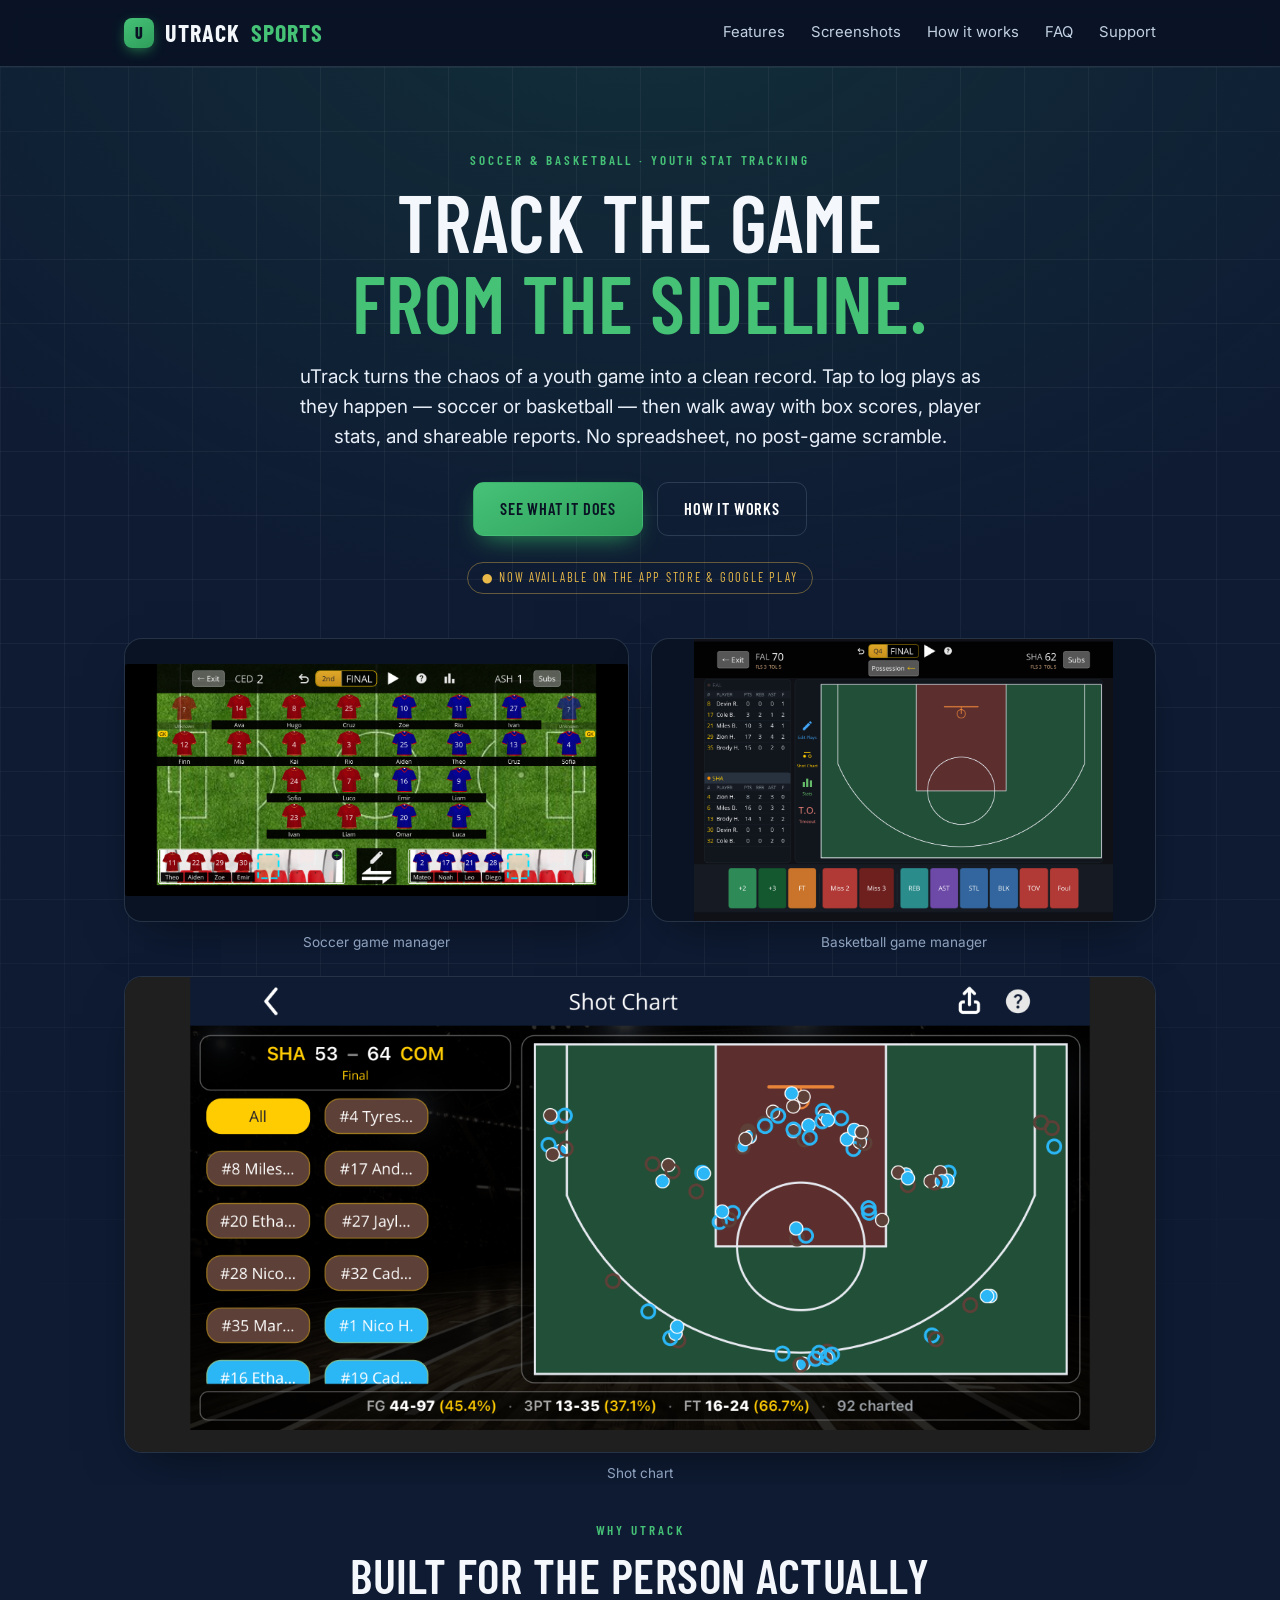
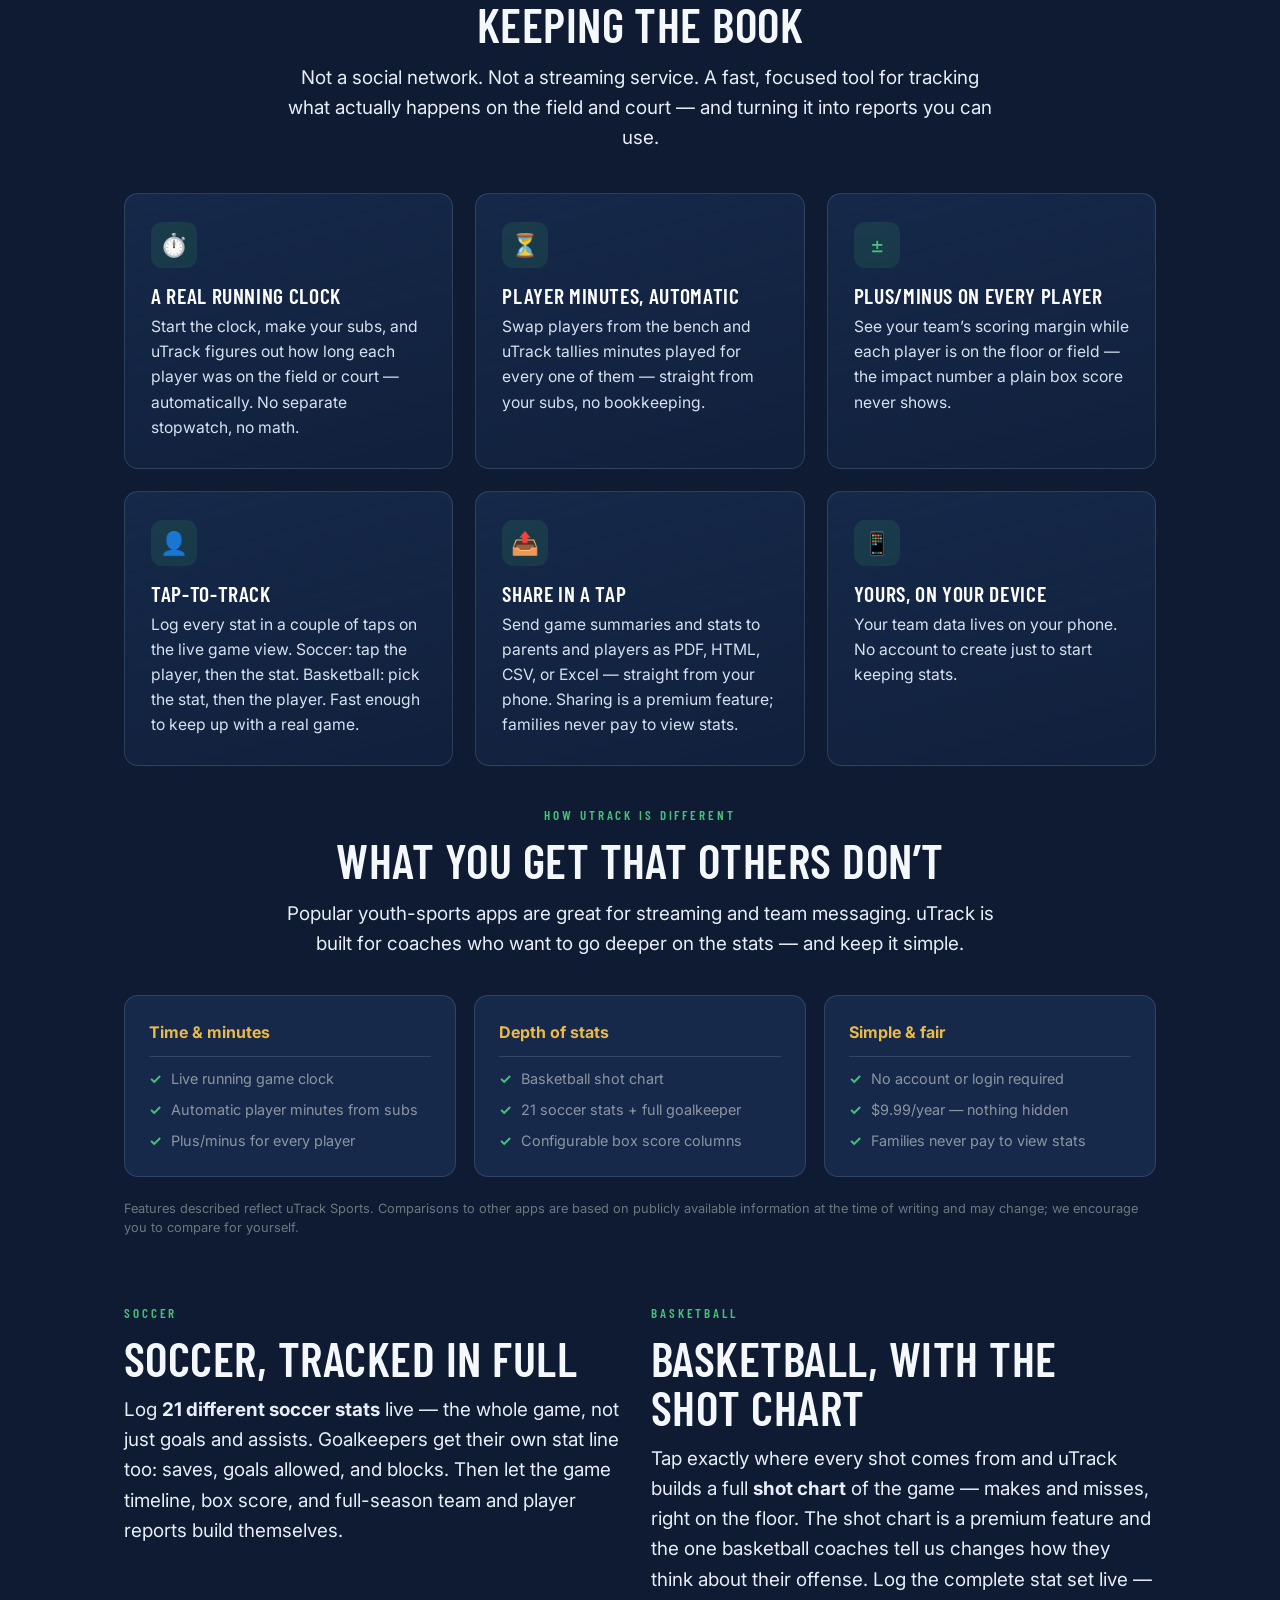
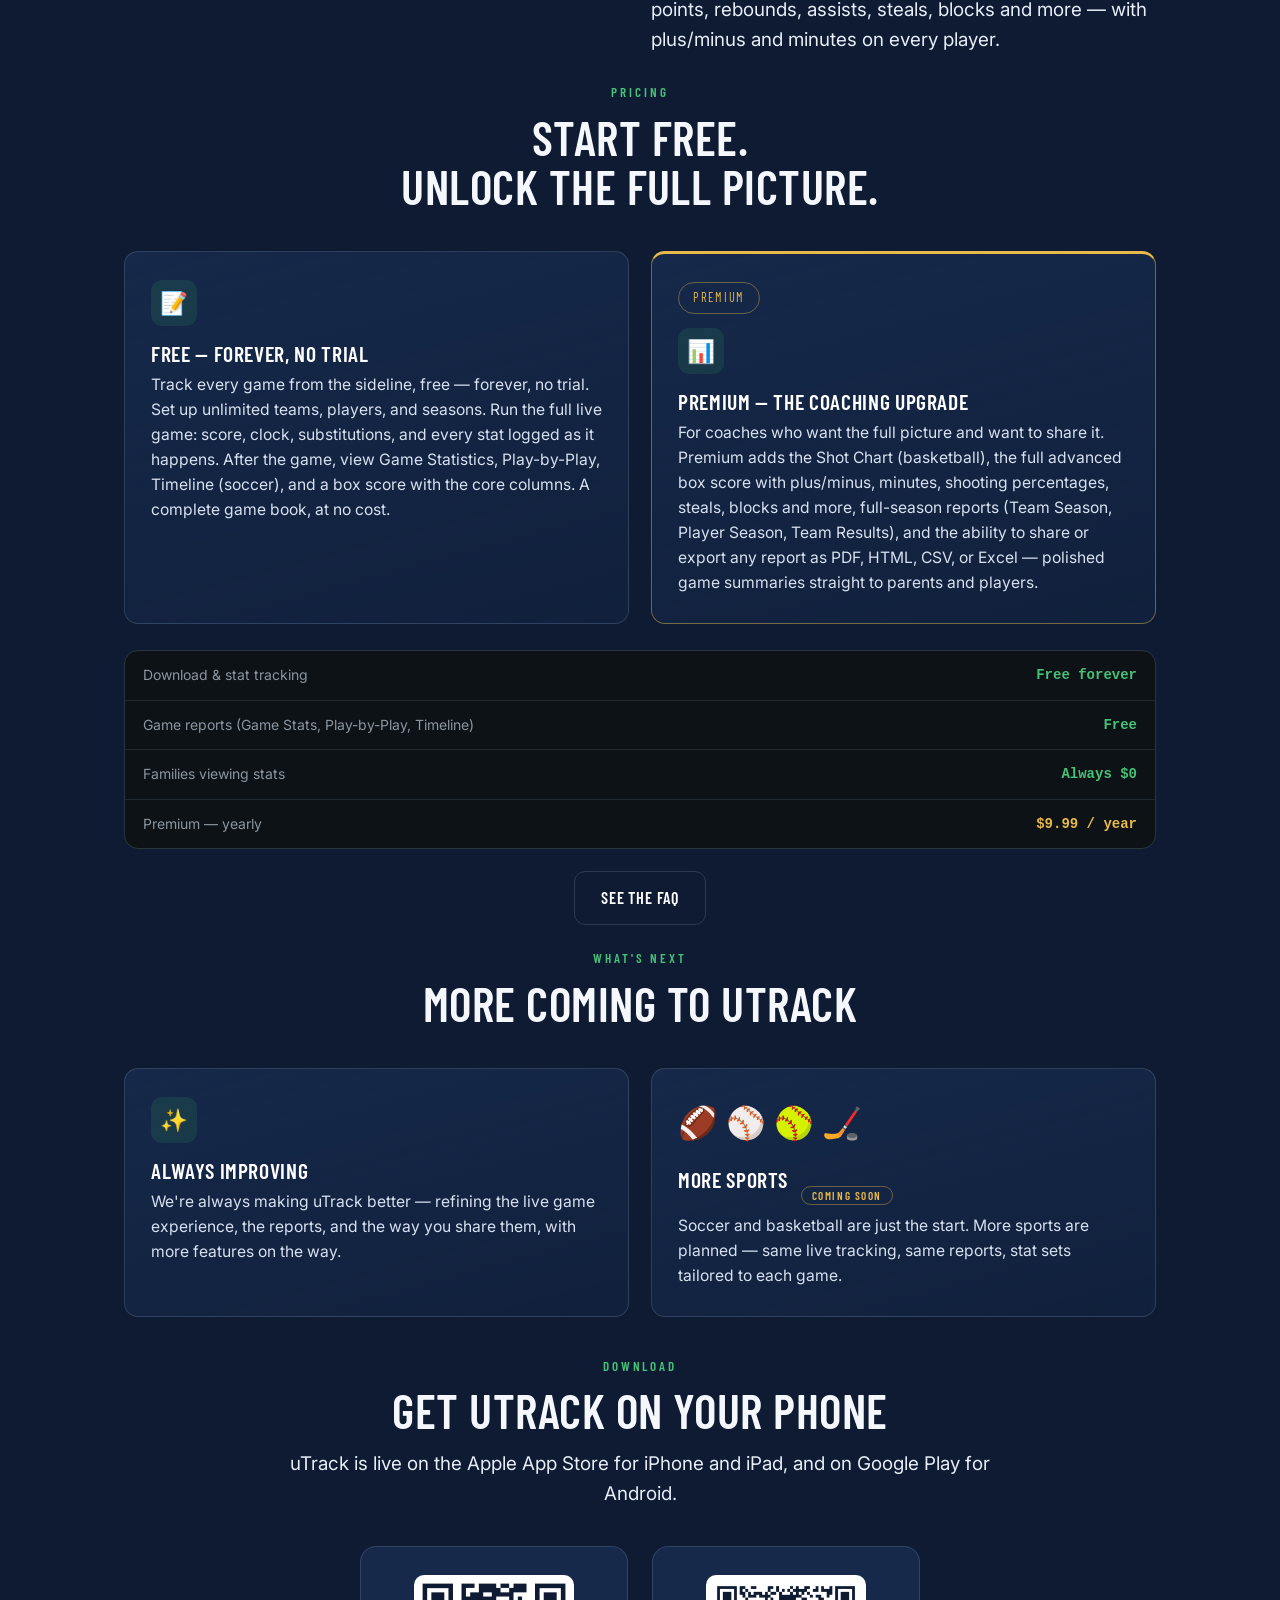
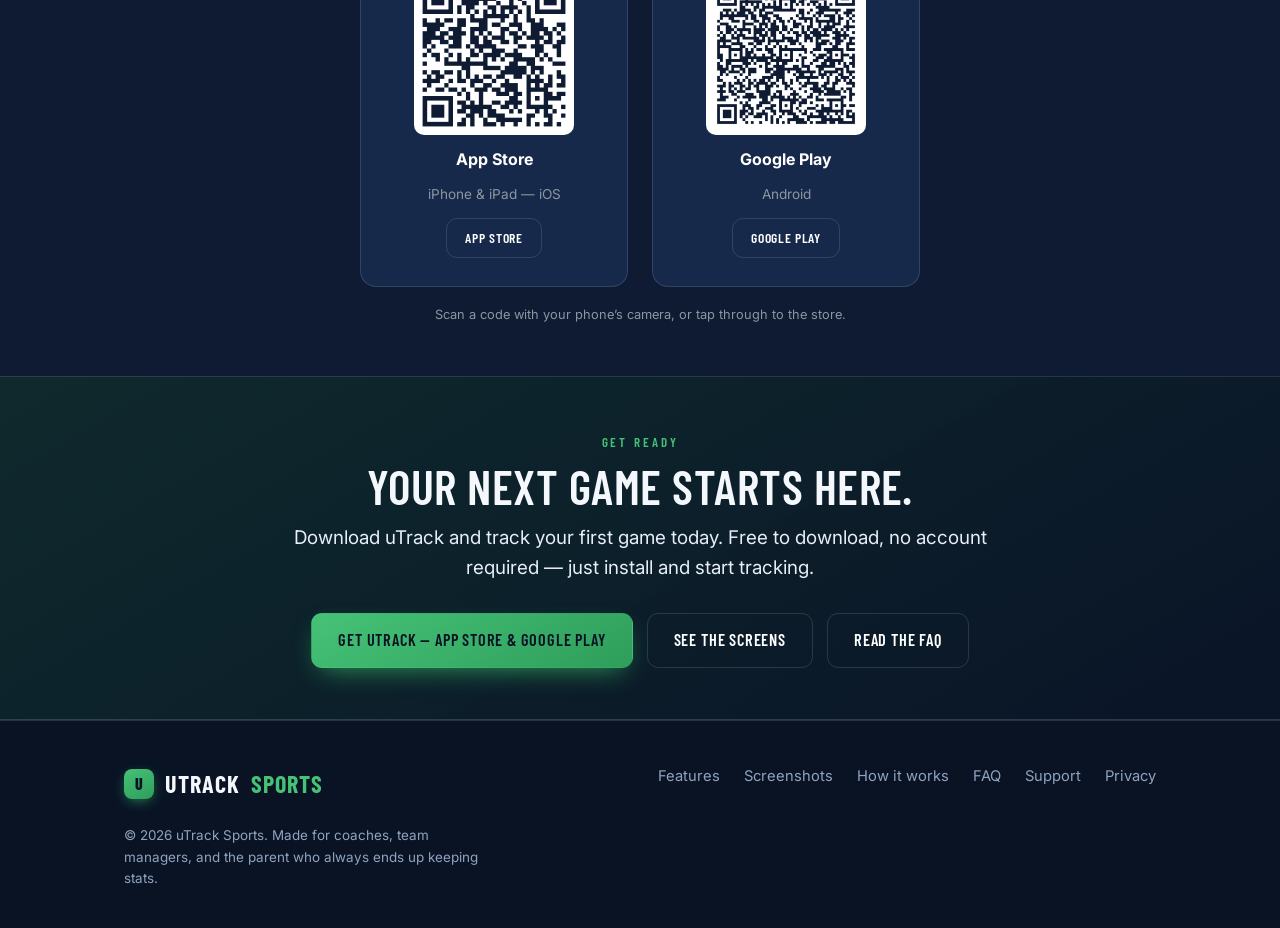
==== commit cd7c40fc: "Add Google Play availability and QR code across site" ====
--- a/index.html
+++ b/index.html
@@ -4,17 +4,17 @@
 <meta charset="UTF-8">
 <meta name="viewport" content="width=device-width,initial-scale=1">
 <title>uTrack Sports — Stats from the sideline</title>
-<meta name="description" content="uTrack is a youth soccer and basketball stat-tracking app. Log plays live, build box scores and reports, share in a tap. Coming soon to the App Store.">
+<meta name="description" content="uTrack is a youth soccer and basketball stat-tracking app. Log plays live, build box scores and reports, share in a tap. Now on the App Store and Google Play.">
 <!-- Open Graph -->
 <meta property="og:type" content="website">
 <meta property="og:url" content="https://utracksports.com/">
 <meta property="og:title" content="uTrack Sports — Stats from the sideline">
-<meta property="og:description" content="uTrack is a youth soccer and basketball stat-tracking app. Log plays live, build box scores and reports, share in a tap. Coming soon to the App Store.">
+<meta property="og:description" content="uTrack is a youth soccer and basketball stat-tracking app. Log plays live, build box scores and reports, share in a tap. Now on the App Store and Google Play.">
 <meta property="og:image" content="https://utracksports.com/images/utrack-social-card.png">
 <!-- Twitter Card -->
 <meta name="twitter:card" content="summary_large_image">
 <meta name="twitter:title" content="uTrack Sports — Stats from the sideline">
-<meta name="twitter:description" content="uTrack is a youth soccer and basketball stat-tracking app. Log plays live, build box scores and reports, share in a tap. Coming soon to the App Store.">
+<meta name="twitter:description" content="uTrack is a youth soccer and basketball stat-tracking app. Log plays live, build box scores and reports, share in a tap. Now on the App Store and Google Play.">
 <meta name="twitter:image" content="https://utracksports.com/images/utrack-social-card.png">
 <link rel="preconnect" href="https://fonts.googleapis.com">
 <link rel="preconnect" href="https://fonts.gstatic.com" crossorigin>
@@ -46,7 +46,7 @@
         <a class="btn btn-primary" href="features.html">See what it does</a>
         <a class="btn btn-ghost" href="how-to.html">How it works</a>
       </div>
-      <span class="badge-soon">&#9679; Now available on the App Store</span>
+      <span class="badge-soon">&#9679; Now available on the App Store &amp; Google Play</span>
     </div>
     <div class="hero-trio">
       <figure>
@@ -210,22 +210,23 @@
     <div class="center" style="margin-bottom:6px">
       <span class="eyebrow">Download</span>
       <h2>Get uTrack on your phone</h2>
-      <p class="lead" style="margin:14px auto 0">uTrack is live on the Apple App Store for iPhone and iPad. Android is coming soon.</p>
+      <p class="lead" style="margin:14px auto 0">uTrack is live on the Apple App Store for iPhone and iPad, and on Google Play for Android.</p>
     </div>
     <div class="scan-grid">
       <div class="qr-card">
         <img src="screenshots/qr-appstore.png" alt="QR code to download uTrack Sports on the App Store" width="160" height="160" style="border-radius:10px;display:block;margin:0 auto">
         <div class="qr-label">App Store</div>
         <div class="qr-plat">iPhone &amp; iPad &mdash; iOS</div>
+        <a class="btn btn-ghost store-btn live" id="appstore-btn" href="https://apps.apple.com/us/app/utrack-sports/id6779220146" target="_blank" rel="noopener">App Store</a>
       </div>
       <div class="qr-card">
-        <div class="ic" style="font-size:2.4rem">&#9654;</div>
+        <img src="screenshots/qr-googleplay.png" alt="QR code to download uTrack Sports on Google Play" width="160" height="160" style="border-radius:10px;display:block;margin:0 auto">
         <div class="qr-label">Google Play</div>
         <div class="qr-plat">Android</div>
-        <a class="btn btn-ghost store-btn" id="googleplay-btn" aria-disabled="true">Coming soon</a>
-      </div>
-    </div>
-    <p class="scan-note">Android coming soon &mdash; link will appear here when the Google Play app is live.</p>
+        <a class="btn btn-ghost store-btn live" id="googleplay-btn" href="https://play.google.com/store/apps/details?id=com.utracksports.app" target="_blank" rel="noopener">Google Play</a>
+      </div>
+    </div>
+    <p class="scan-note">Scan a code with your phone&rsquo;s camera, or tap through to the store.</p>
   </div>
 </section>
 
@@ -235,7 +236,7 @@
     <h2>Your next game starts here.</h2>
     <p class="lead" style="margin:0 auto">Download uTrack and track your first game today. Free to download, no account required &mdash; just install and start tracking.</p>
     <div class="btn-row" style="justify-content:center">
-      <a class="btn btn-primary" href="https://apps.apple.com/us/app/utrack-sports/id6779220146" target="_blank" rel="noopener">Download on the App Store</a>
+      <a class="btn btn-primary" href="#download">Get uTrack &mdash; App Store &amp; Google Play</a>
       <a class="btn btn-ghost" href="screenshots.html">See the screens</a>
       <a class="btn btn-ghost" href="faq.html">Read the FAQ</a>
     </div>
--- a/styles.css
+++ b/styles.css
@@ -152,6 +152,12 @@
 .hero-trio figure{margin:0}
 .hero-trio figcaption{color:var(--slate);font-size:.85rem;text-align:center;margin-top:10px}
 .hero-trio .full{grid-column:1 / -1}
+/* shared by BOTH index.html (homepage) and screenshots.html — editing this
+   .hero-trio block affects both pages, so keep them in sync.
+   the two side-by-side shots have different native aspect ratios; lock them to
+   one box size and contain (no crop, no stretch) so the row stays even */
+.hero-trio figure:not(.full) .hero-shot{aspect-ratio:16 / 9}
+.hero-trio figure:not(.full) .hero-shot img{width:100%;height:100%;object-fit:contain}
 @media(max-width:760px){.hero-trio{grid-template-columns:1fr;gap:26px}}
 
 /* portrait phone frame for screenshots */
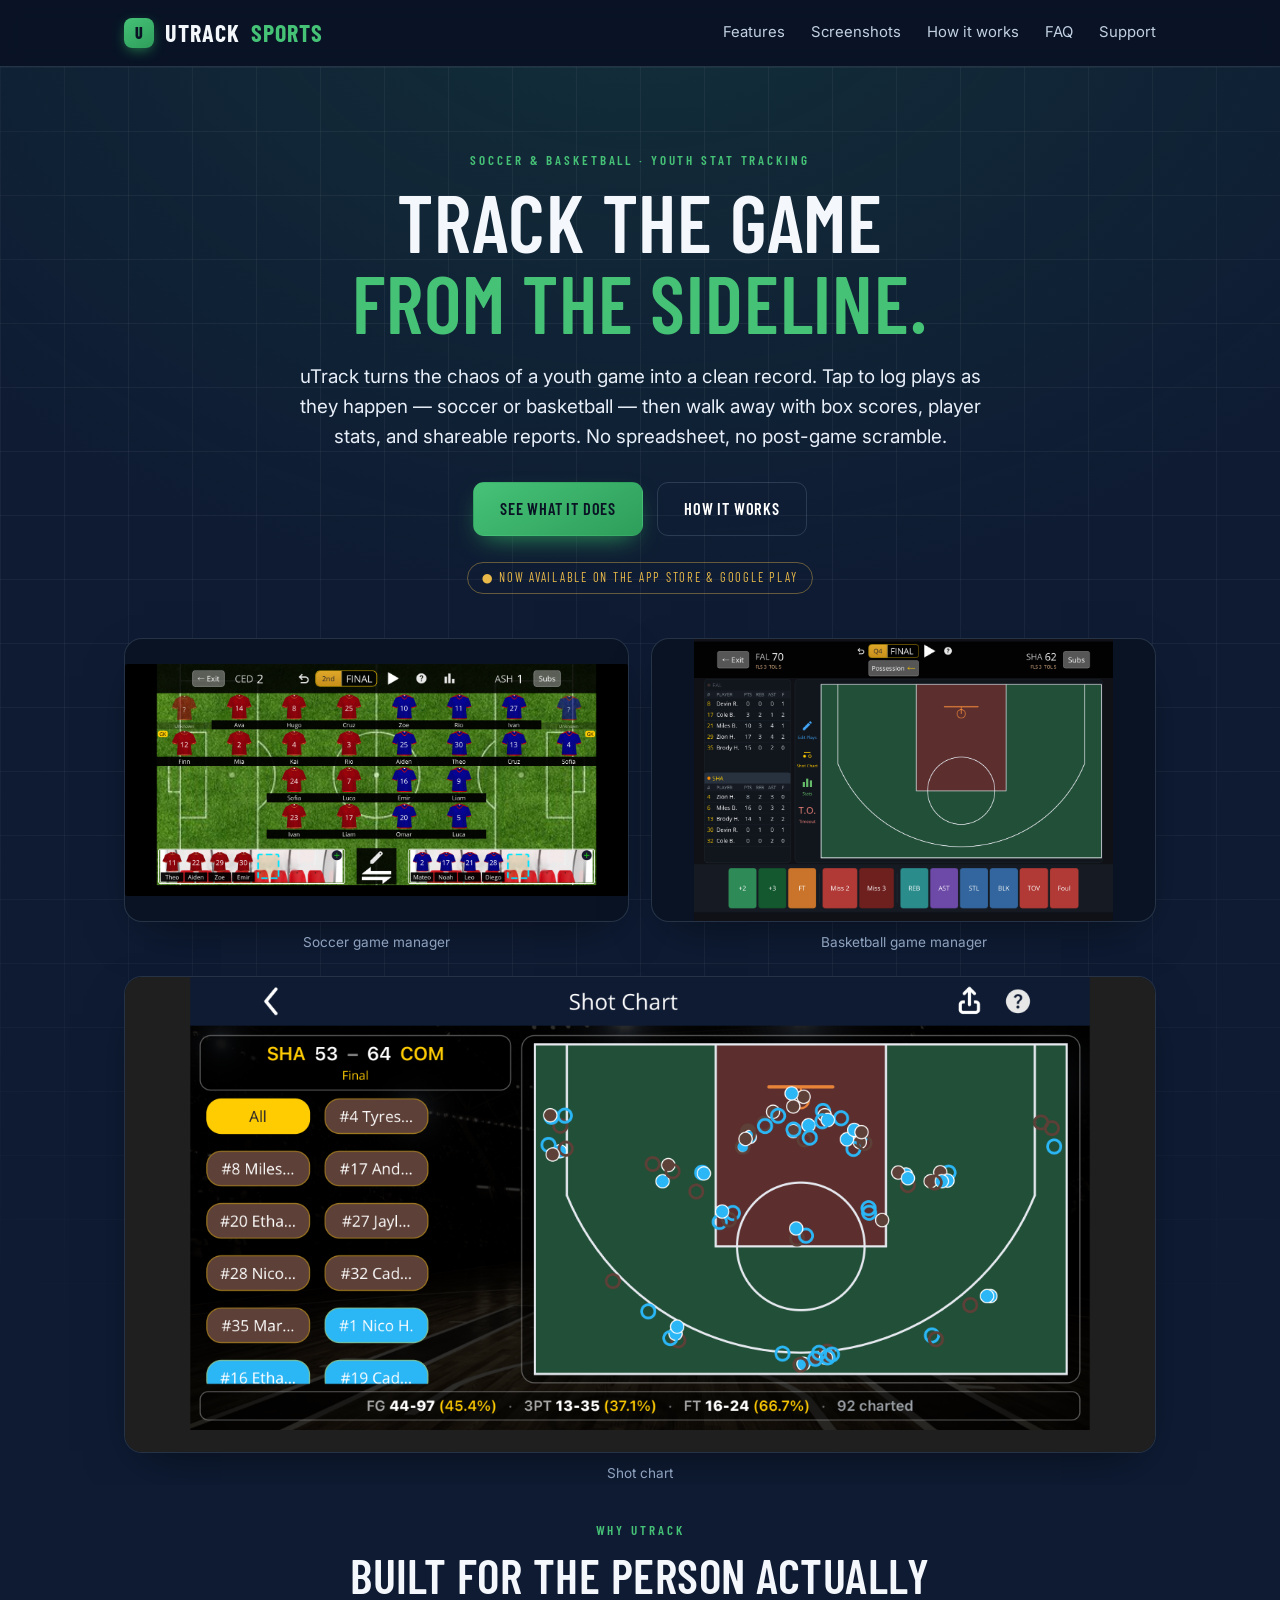
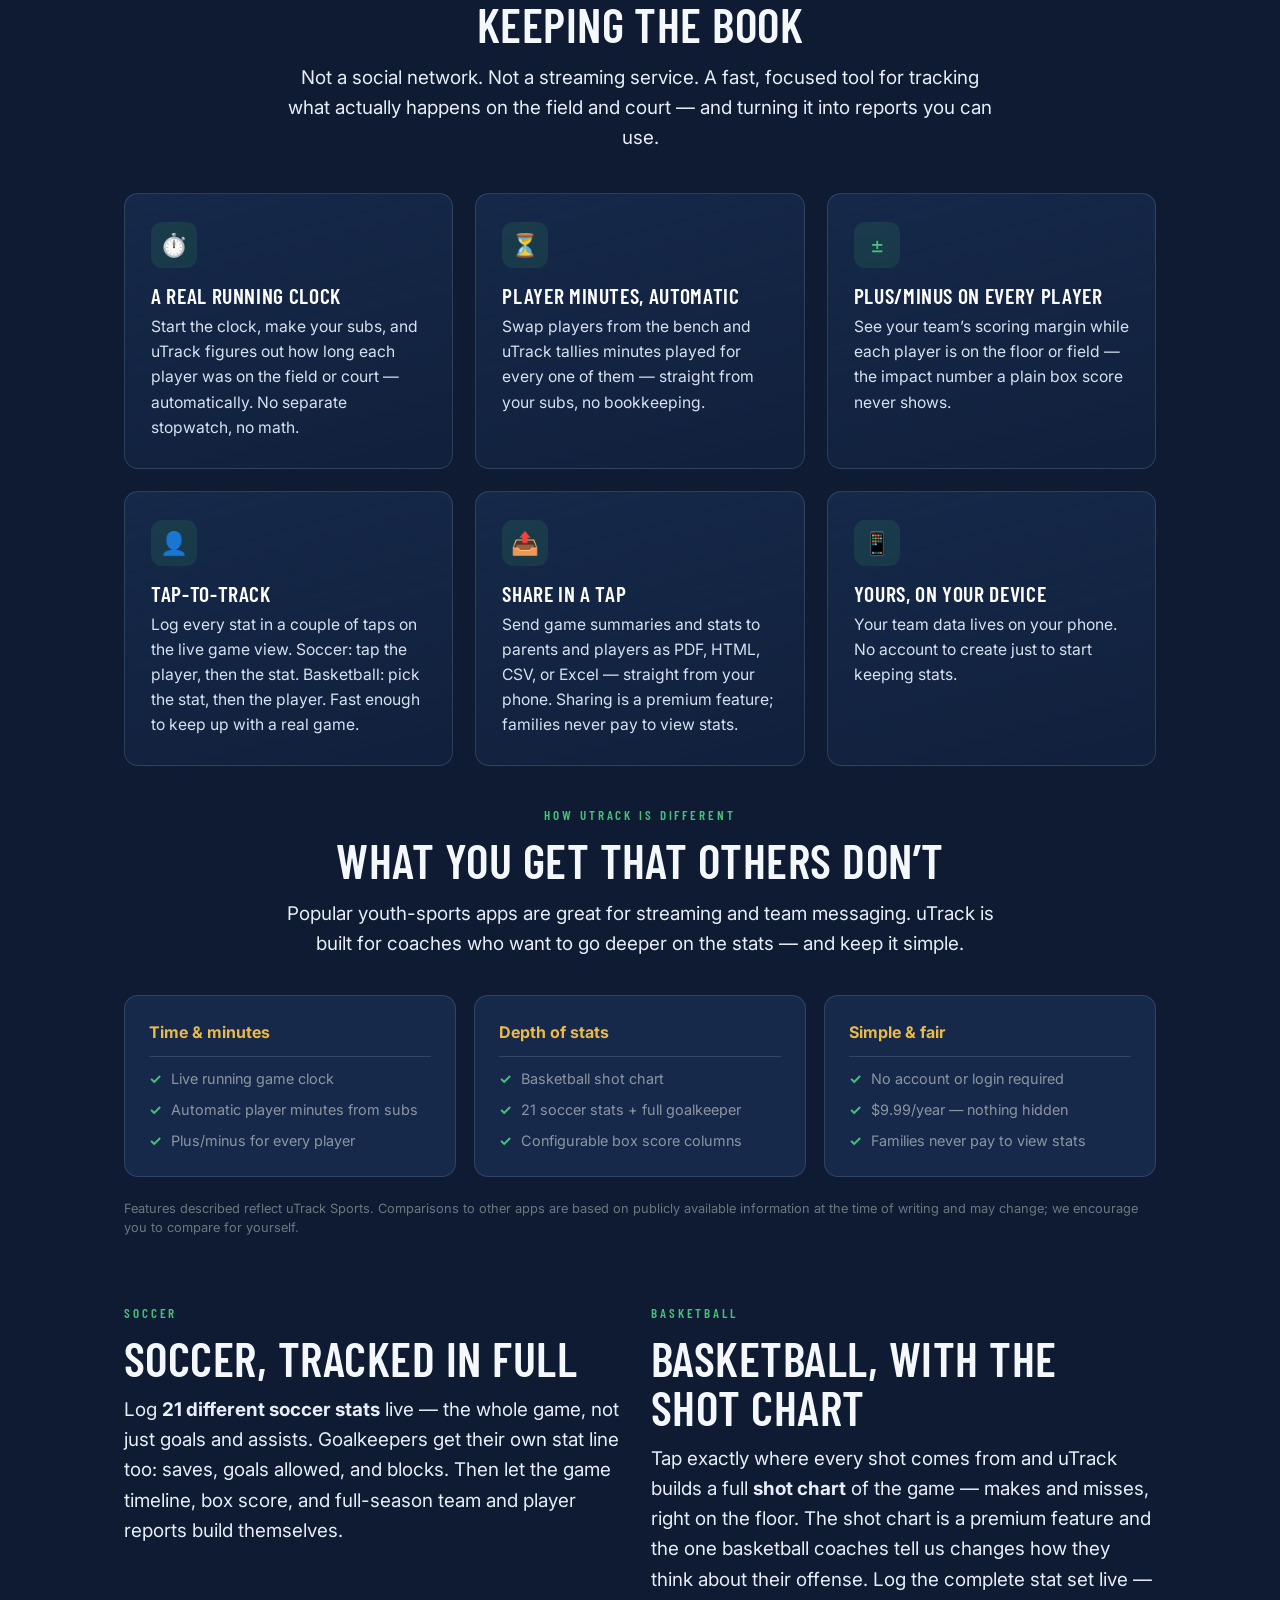
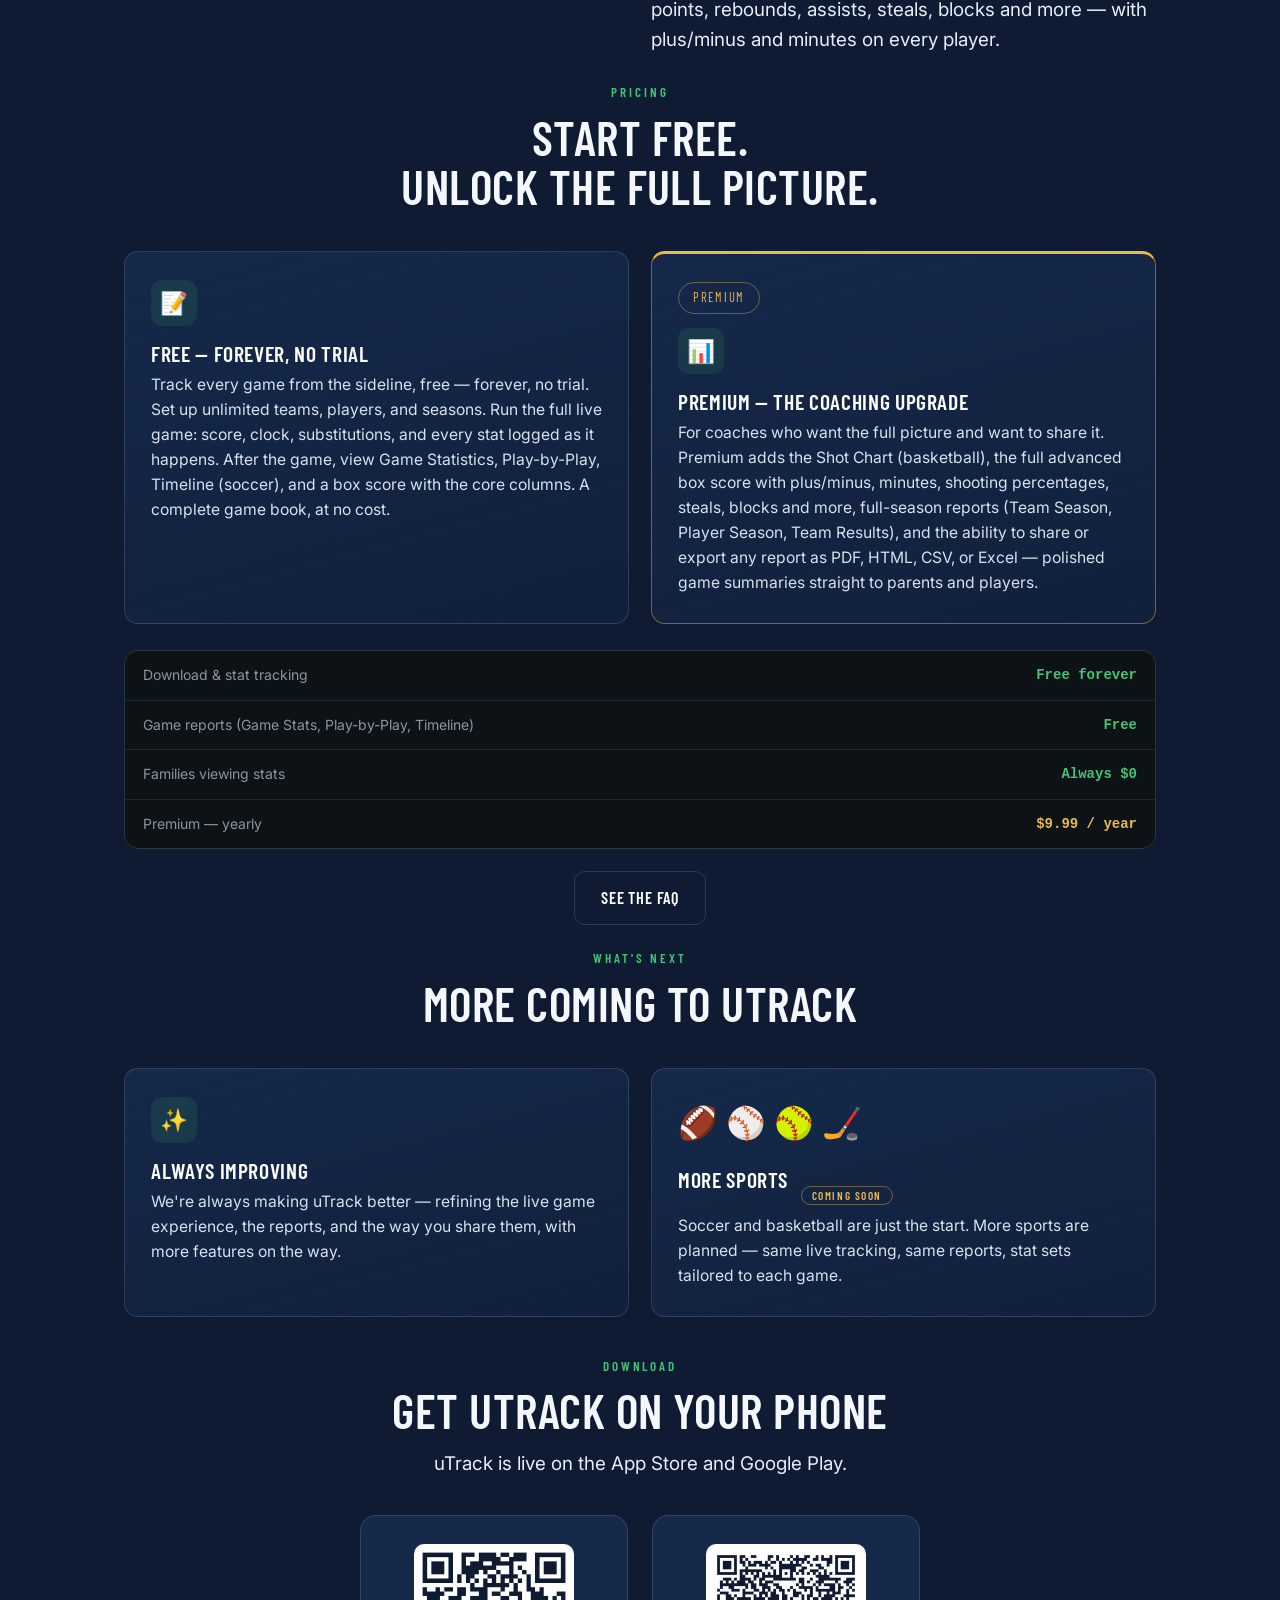
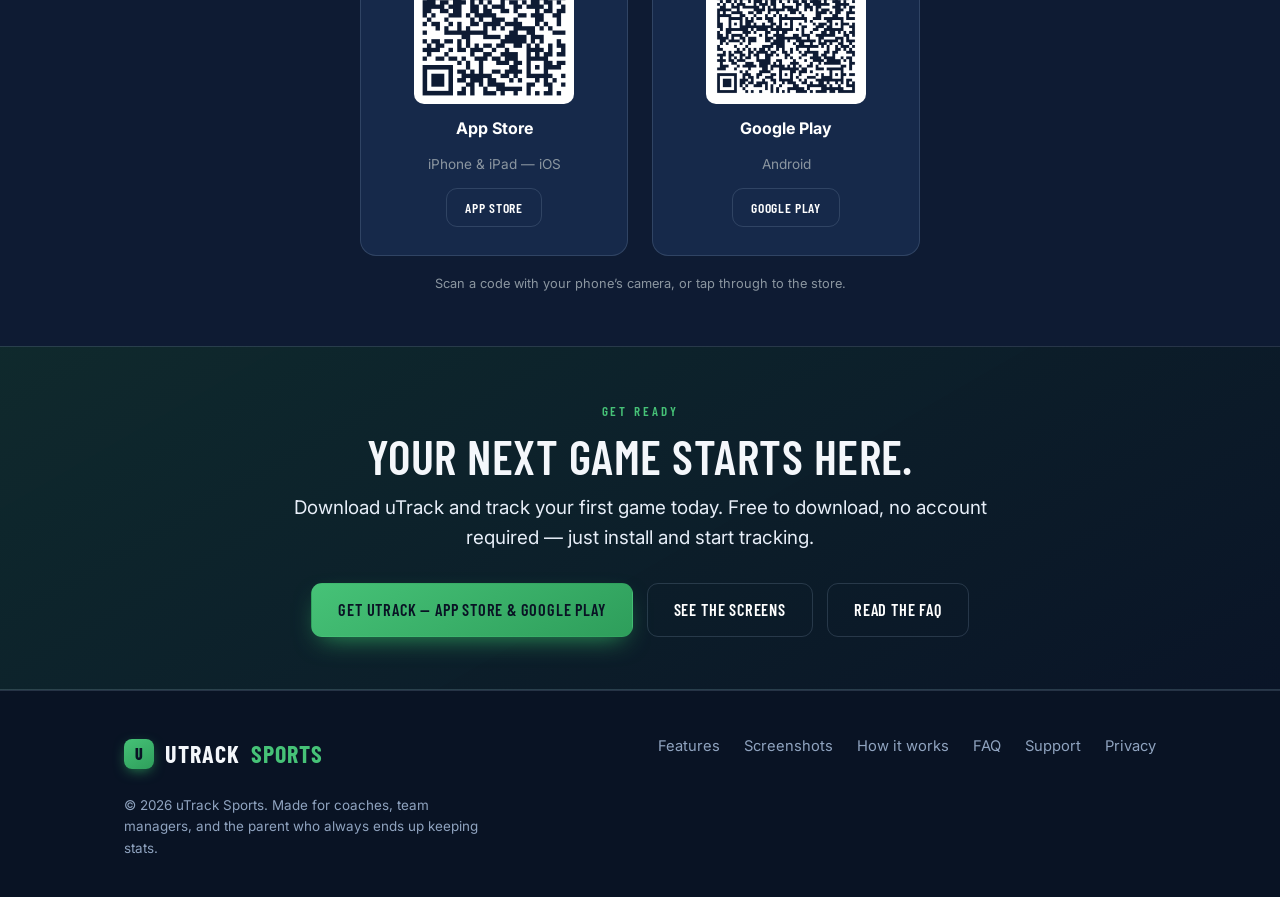
==== commit 40f9c9b2: "Add Google Play availability and QR code across site" ====
--- a/index.html
+++ b/index.html
@@ -210,7 +210,7 @@
     <div class="center" style="margin-bottom:6px">
       <span class="eyebrow">Download</span>
       <h2>Get uTrack on your phone</h2>
-      <p class="lead" style="margin:14px auto 0">uTrack is live on the Apple App Store for iPhone and iPad, and on Google Play for Android.</p>
+      <p class="lead" style="margin:14px auto 0">uTrack is live on the App Store and Google Play.</p>
     </div>
     <div class="scan-grid">
       <div class="qr-card">
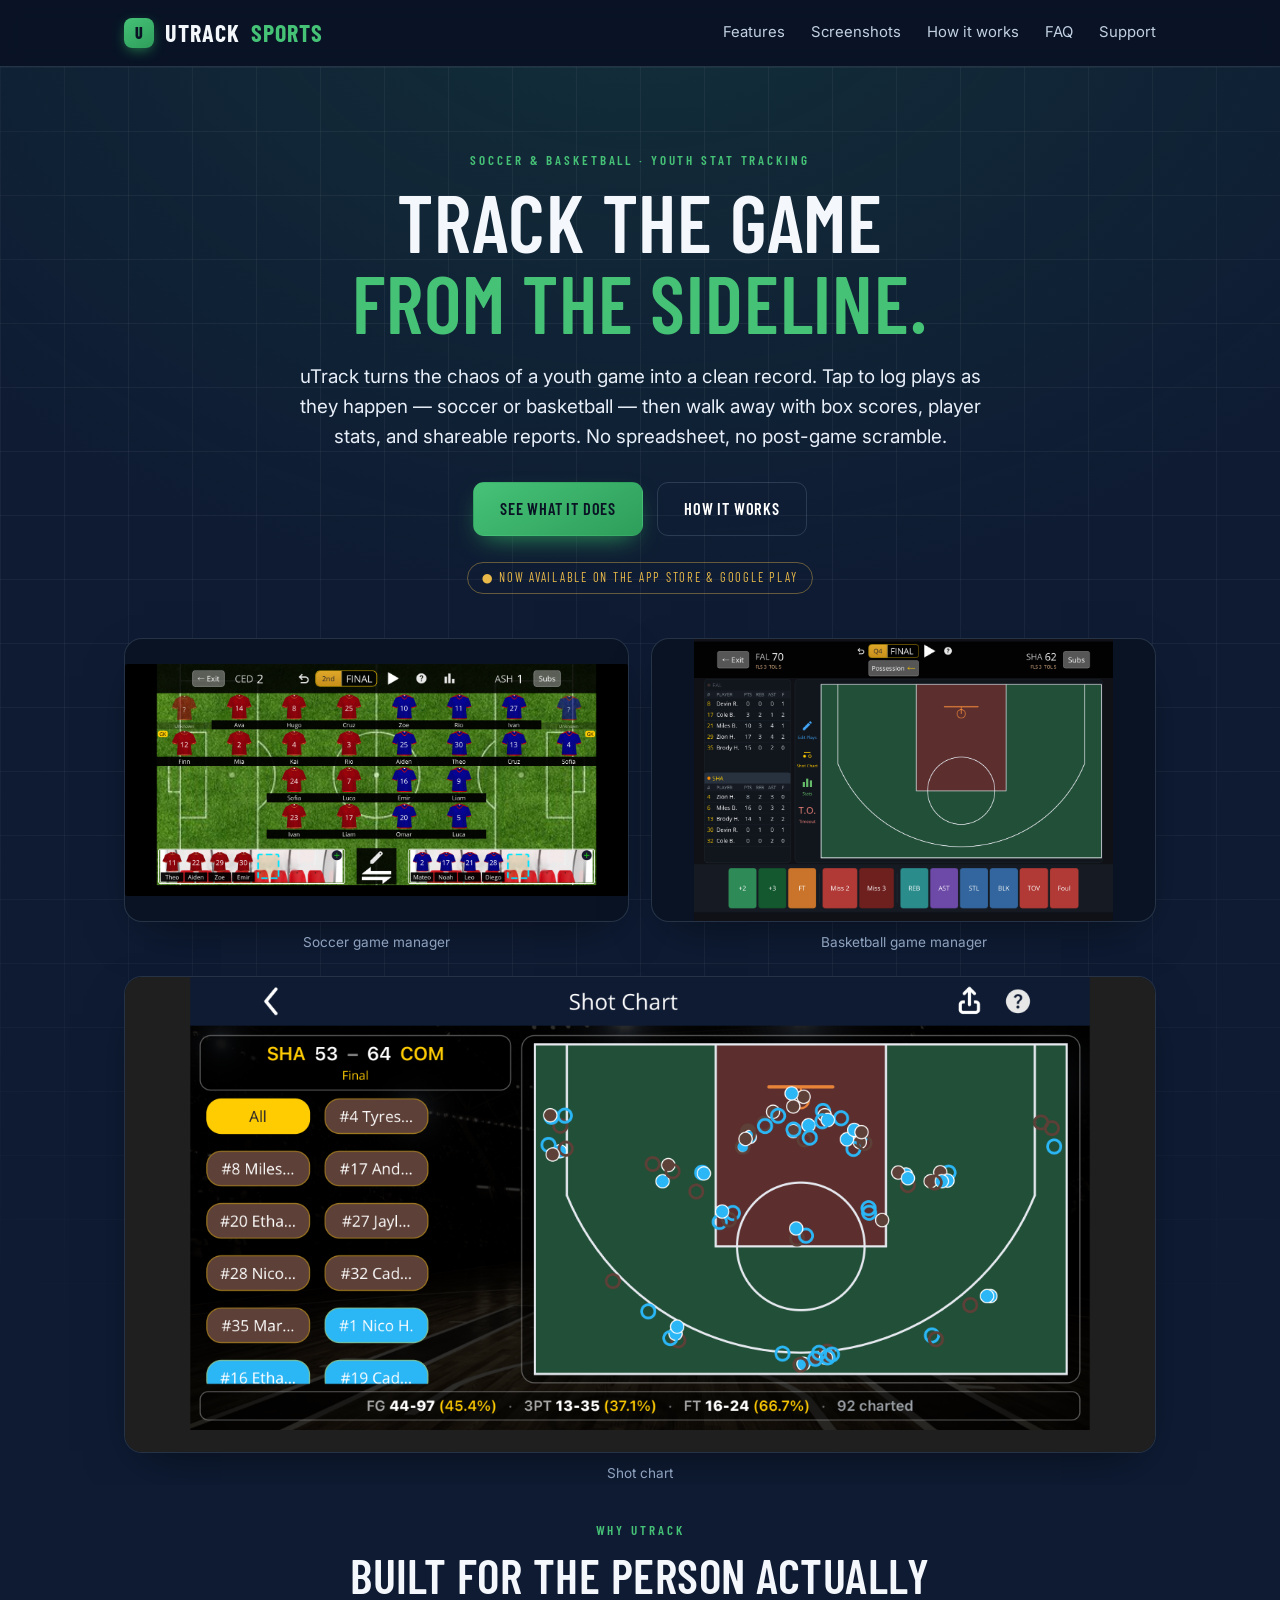
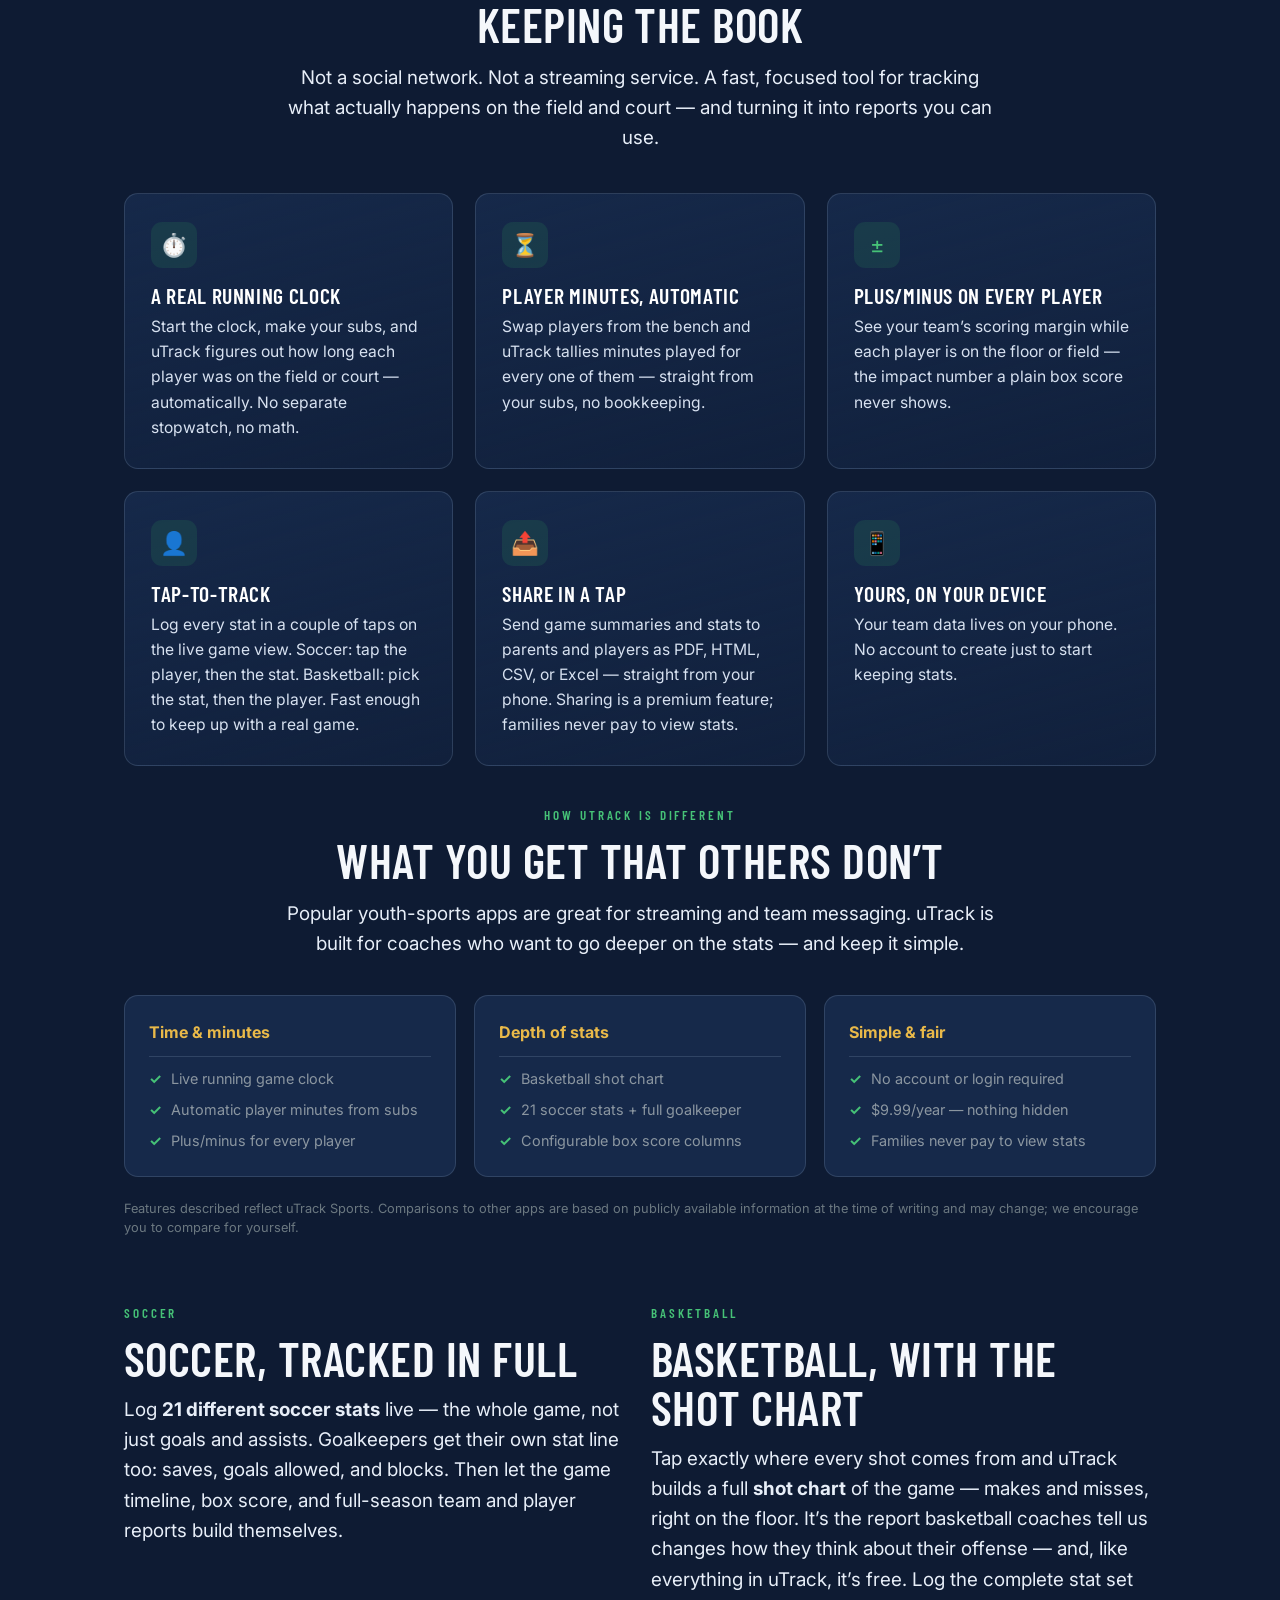
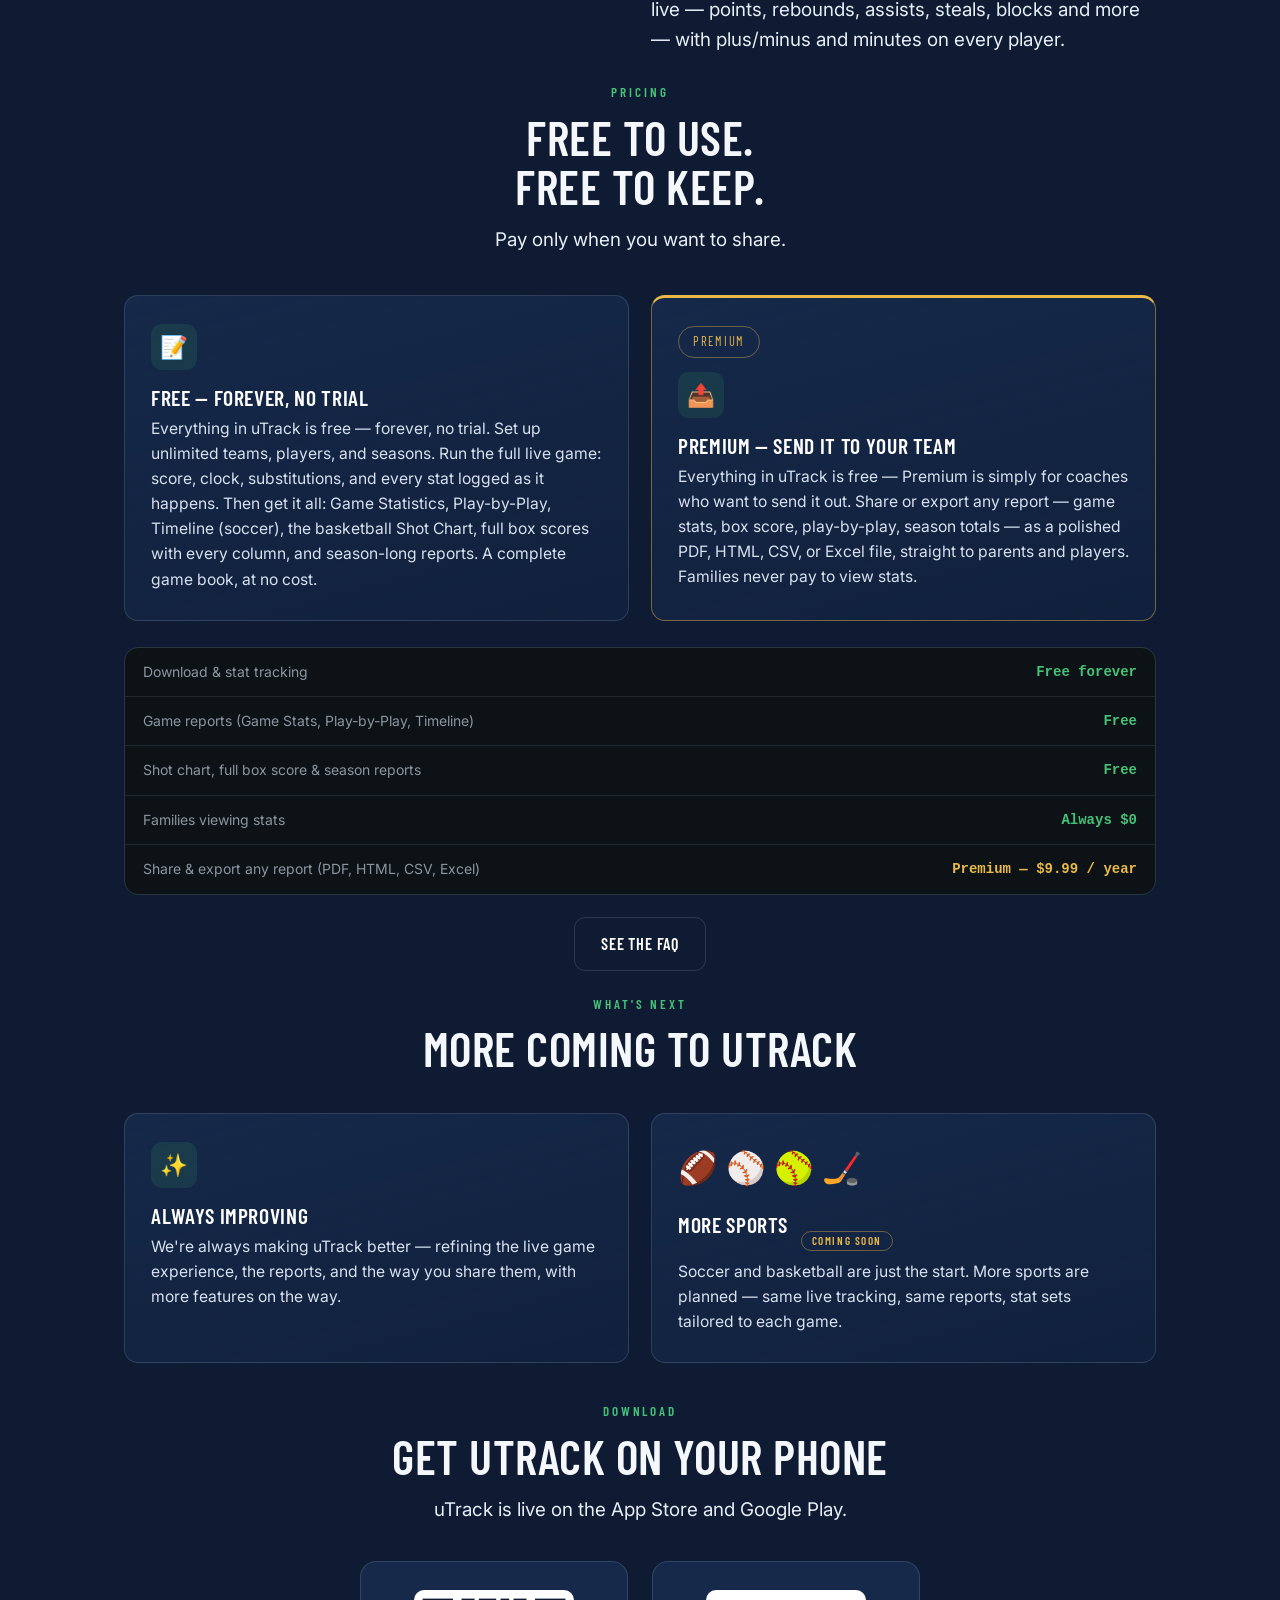
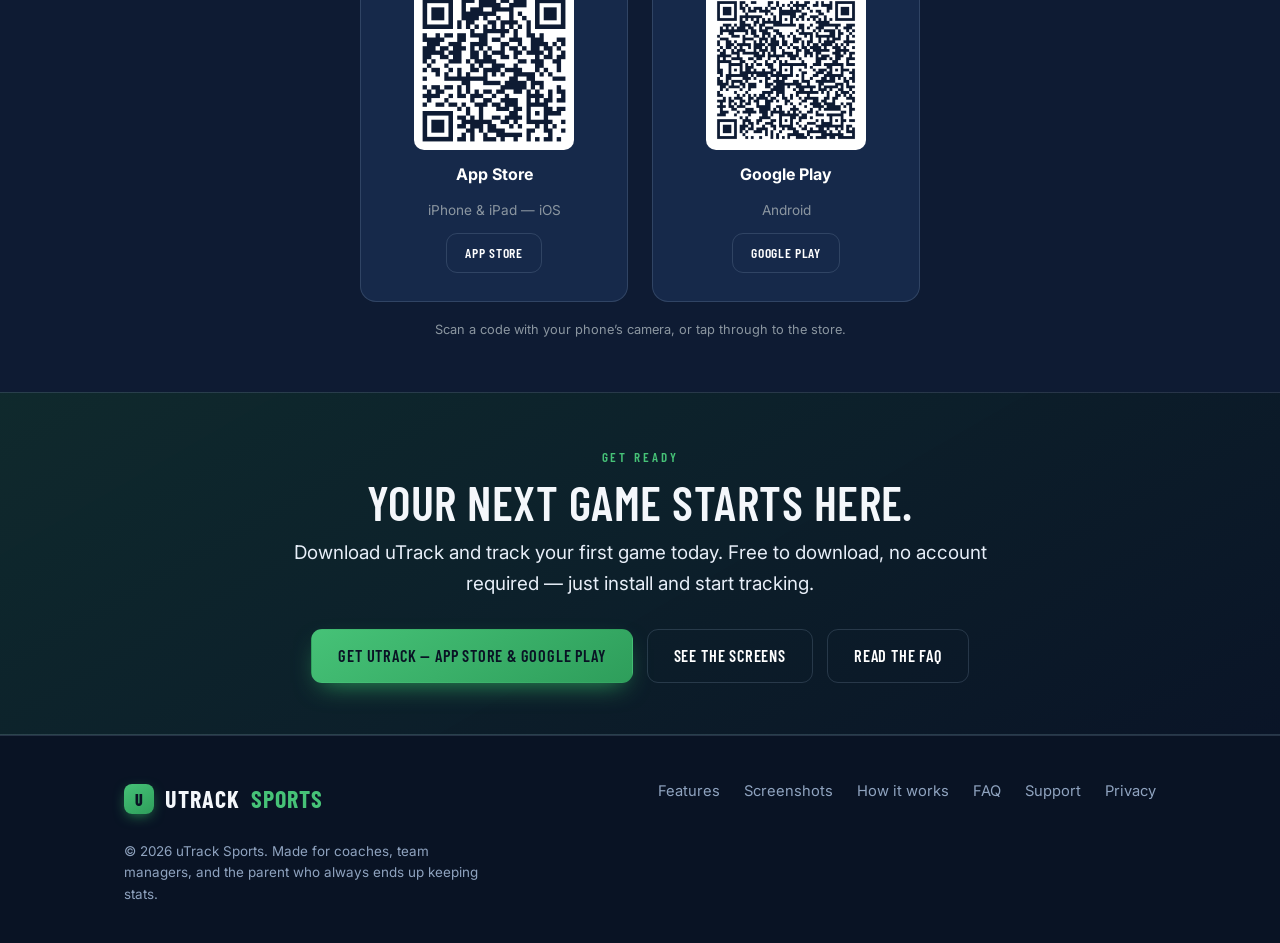
==== commit 3fbf8f85: "Update site for free-except-sharing model" ====
--- a/index.html
+++ b/index.html
@@ -20,6 +20,8 @@
 <link rel="preconnect" href="https://fonts.gstatic.com" crossorigin>
 <link href="https://fonts.googleapis.com/css2?family=Barlow+Condensed:wght@500;600;700&family=Inter:wght@400;500;600&display=swap" rel="stylesheet">
 <link rel="stylesheet" href="styles.css">
+<!-- Google Search Console / Play Console org-verification tag — required for ongoing verification; do not remove -->
+<meta name="google-site-verification" content="xxsRUey2J3U1wO2TJS2DgMViItrjHtWRXAEomg9XubI" />
 </head>
 <body>
 <header class="site-header">
@@ -147,7 +149,7 @@
       <div>
         <span class="eyebrow">Basketball</span>
         <h2>Basketball, with the shot chart</h2>
-        <p class="lead" style="margin-top:12px">Tap exactly where every shot comes from and uTrack builds a full <strong>shot chart</strong> of the game &mdash; makes and misses, right on the floor. The shot chart is a premium feature and the one basketball coaches tell us changes how they think about their offense. Log the complete stat set live &mdash; points, rebounds, assists, steals, blocks and more &mdash; with plus/minus and minutes on every player.</p>
+        <p class="lead" style="margin-top:12px">Tap exactly where every shot comes from and uTrack builds a full <strong>shot chart</strong> of the game &mdash; makes and misses, right on the floor. It&rsquo;s the report basketball coaches tell us changes how they think about their offense &mdash; and, like everything in uTrack, it&rsquo;s free. Log the complete stat set live &mdash; points, rebounds, assists, steals, blocks and more &mdash; with plus/minus and minutes on every player.</p>
       </div>
     </div>
   </div>
@@ -157,26 +159,28 @@
   <div class="wrap">
     <div class="center" style="margin-bottom:40px">
       <span class="eyebrow">Pricing</span>
-      <h2>Start free.<br>Unlock the full picture.</h2>
+      <h2>Free to use.<br>Free to keep.</h2>
+      <p class="lead" style="margin:14px auto 0">Pay only when you want to share.</p>
     </div>
     <div class="grid cols-2">
       <div class="card">
         <div class="ic">&#128221;</div>
         <h3>Free &mdash; forever, no trial</h3>
-        <p>Track every game from the sideline, free &mdash; forever, no trial. Set up unlimited teams, players, and seasons. Run the full live game: score, clock, substitutions, and every stat logged as it happens. After the game, view Game Statistics, Play-by-Play, Timeline (soccer), and a box score with the core columns. A complete game book, at no cost.</p>
+        <p>Everything in uTrack is free &mdash; forever, no trial. Set up unlimited teams, players, and seasons. Run the full live game: score, clock, substitutions, and every stat logged as it happens. Then get it all: Game Statistics, Play-by-Play, Timeline (soccer), the basketball Shot Chart, full box scores with every column, and season-long reports. A complete game book, at no cost.</p>
       </div>
       <div class="card card-premium">
         <span class="badge-soon" style="margin-top:0;margin-bottom:14px">Premium</span>
-        <div class="ic">&#128202;</div>
-        <h3>Premium &mdash; the coaching upgrade</h3>
-        <p>For coaches who want the full picture and want to share it. Premium adds the Shot Chart (basketball), the full advanced box score with plus/minus, minutes, shooting percentages, steals, blocks and more, full-season reports (Team Season, Player Season, Team Results), and the ability to share or export any report as PDF, HTML, CSV, or Excel &mdash; polished game summaries straight to parents and players.</p>
+        <div class="ic">&#128228;</div>
+        <h3>Premium &mdash; send it to your team</h3>
+        <p>Everything in uTrack is free &mdash; Premium is simply for coaches who want to send it out. Share or export any report &mdash; game stats, box score, play-by-play, season totals &mdash; as a polished PDF, HTML, CSV, or Excel file, straight to parents and players. Families never pay to view stats.</p>
       </div>
     </div>
     <div class="ptable">
       <div class="r"><span class="lbl">Download &amp; stat tracking</span><span class="val free">Free forever</span></div>
       <div class="r"><span class="lbl">Game reports (Game Stats, Play-by-Play, Timeline)</span><span class="val free">Free</span></div>
+      <div class="r"><span class="lbl">Shot chart, full box score &amp; season reports</span><span class="val free">Free</span></div>
       <div class="r"><span class="lbl">Families viewing stats</span><span class="val free">Always $0</span></div>
-      <div class="r"><span class="lbl">Premium &mdash; yearly</span><span class="val paid">$9.99 / year</span></div>
+      <div class="r"><span class="lbl">Share &amp; export any report (PDF, HTML, CSV, Excel)</span><span class="val paid">Premium &mdash; $9.99 / year</span></div>
     </div>
     <div class="btn-row" style="justify-content:center;margin-top:22px">
       <a class="btn btn-ghost" href="faq.html">See the FAQ</a>
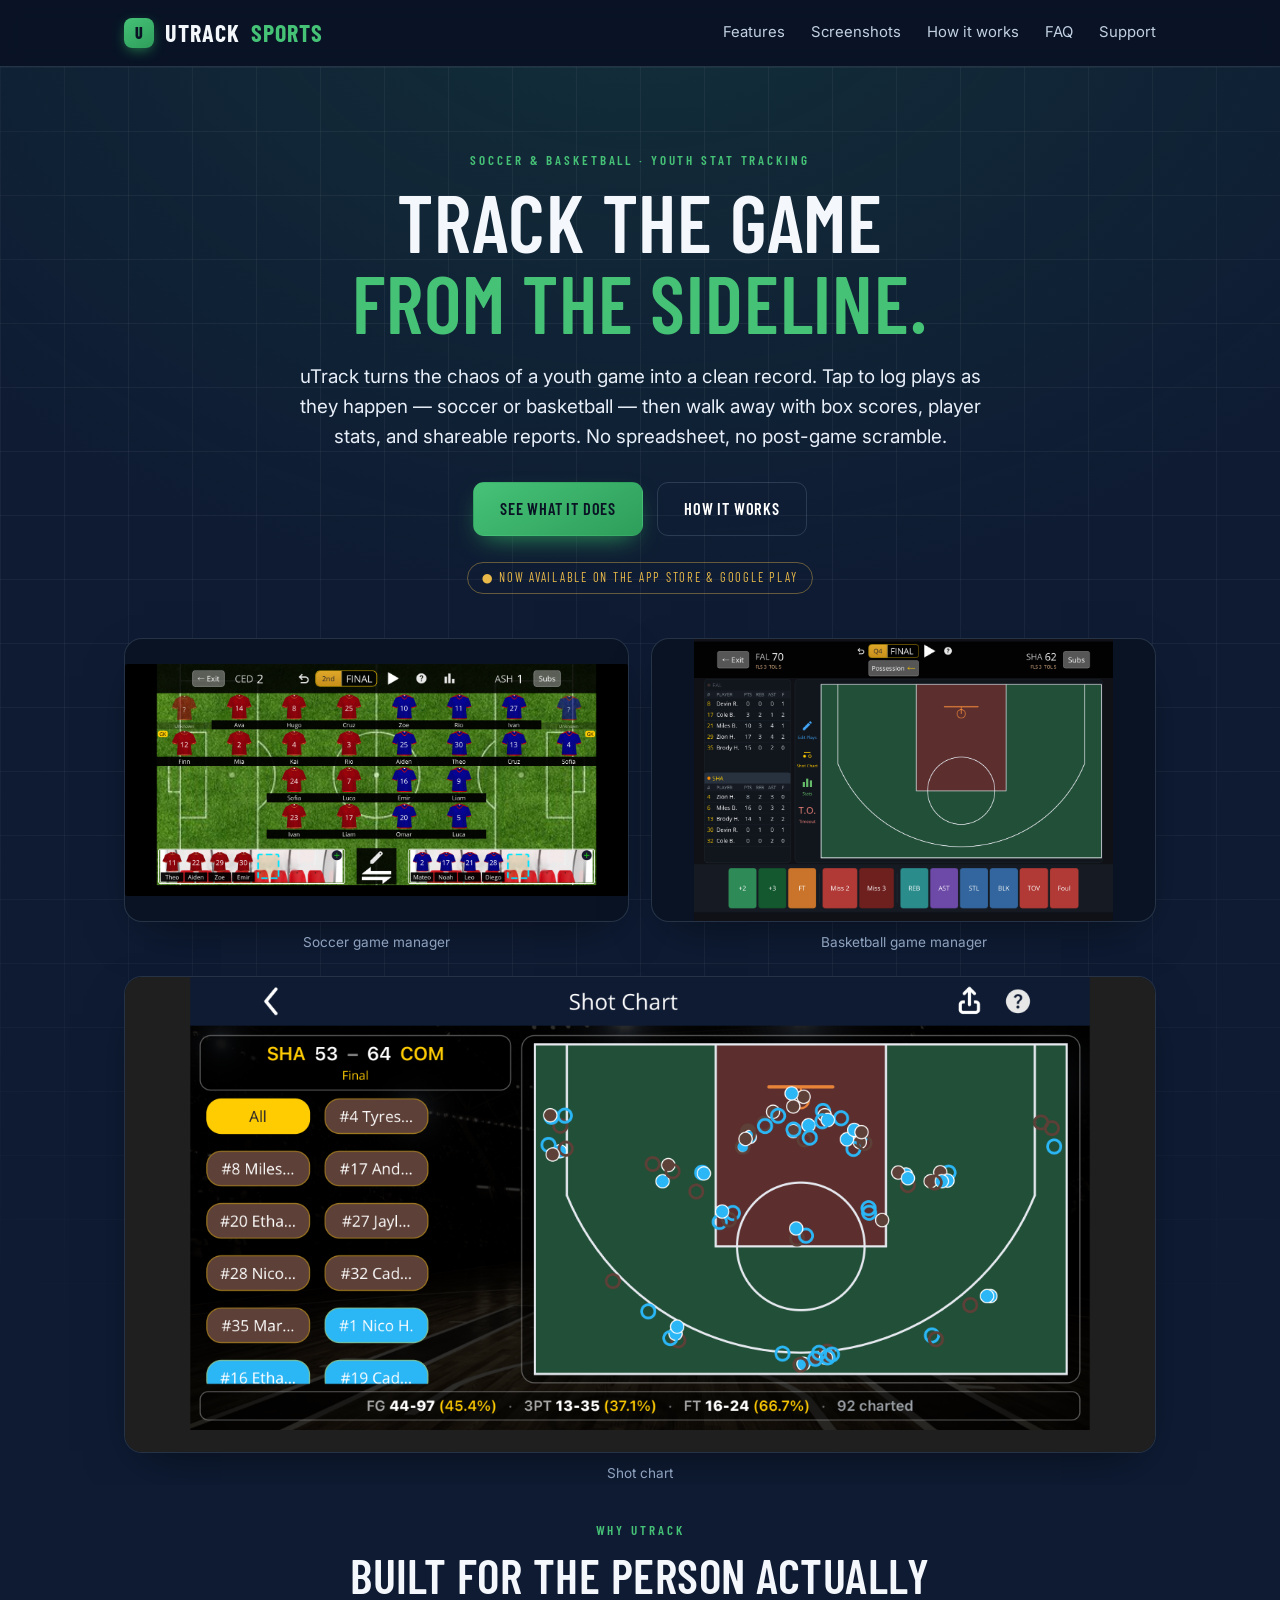
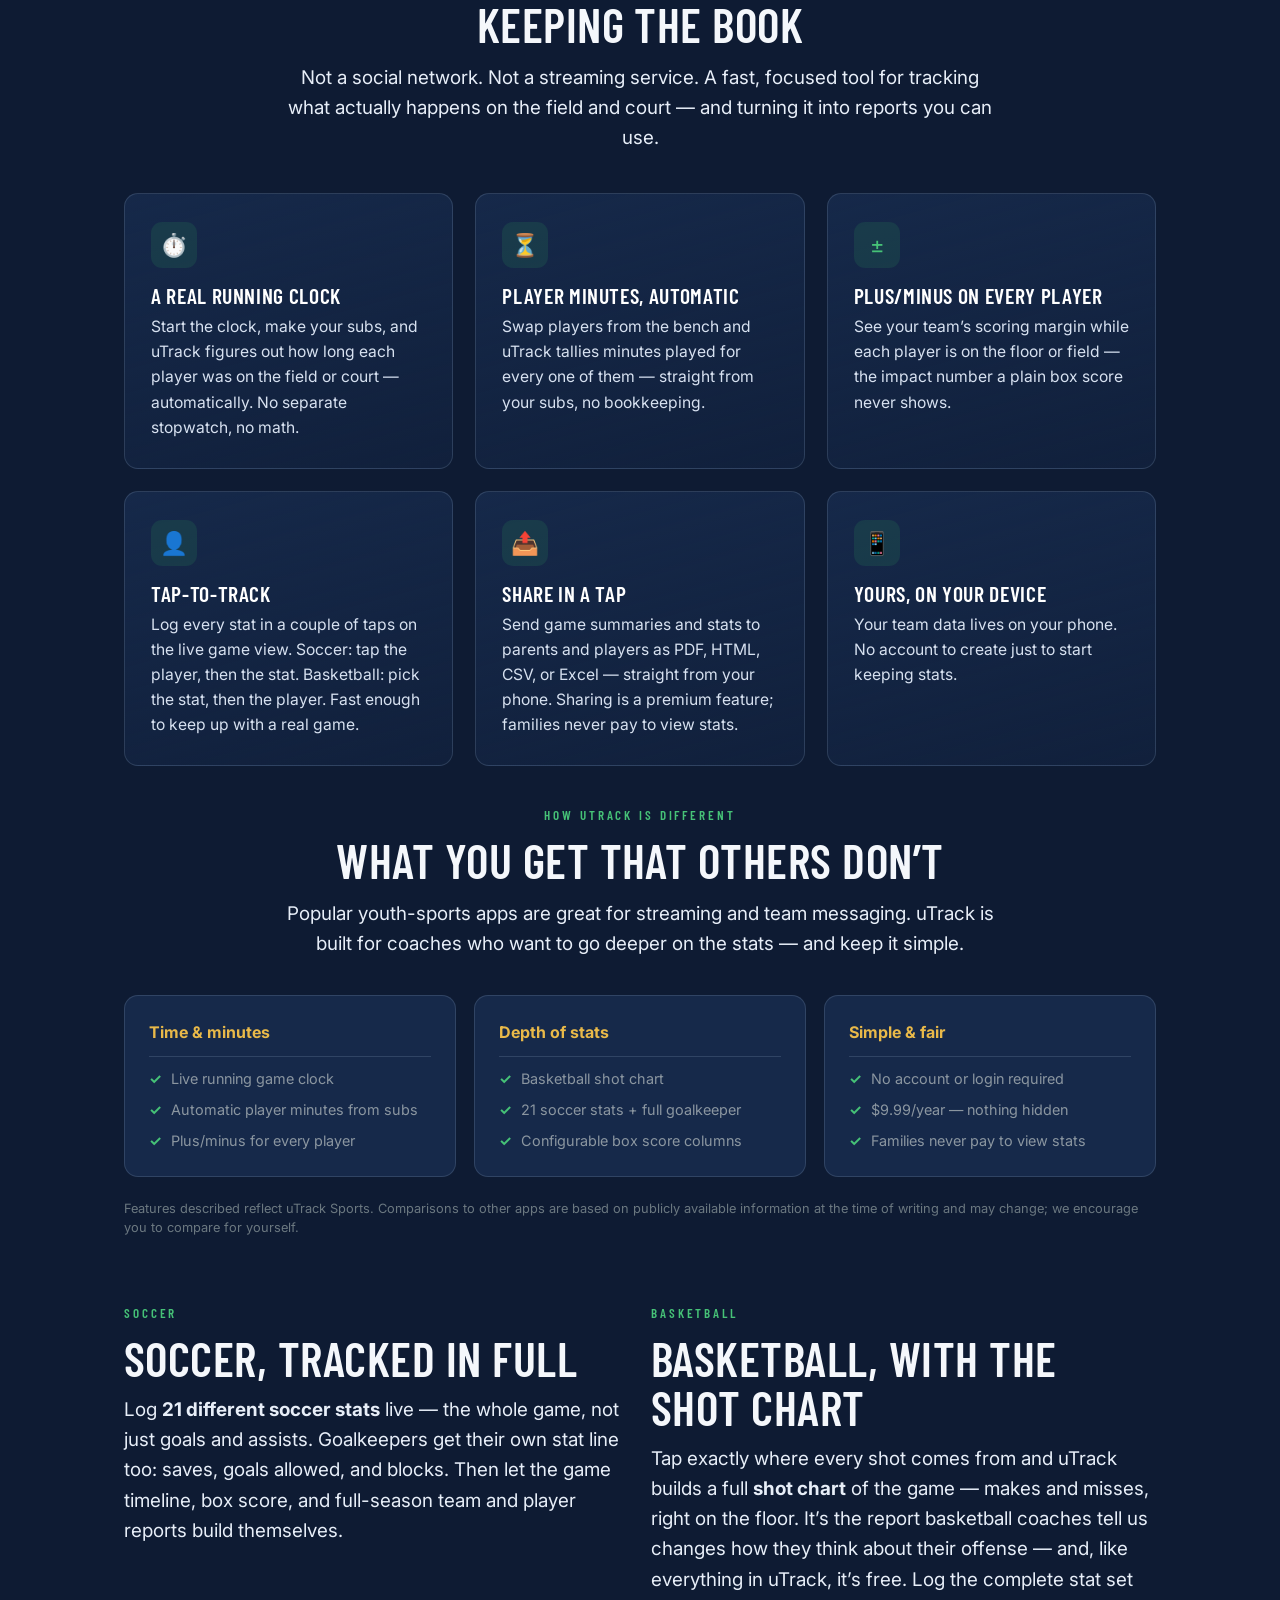
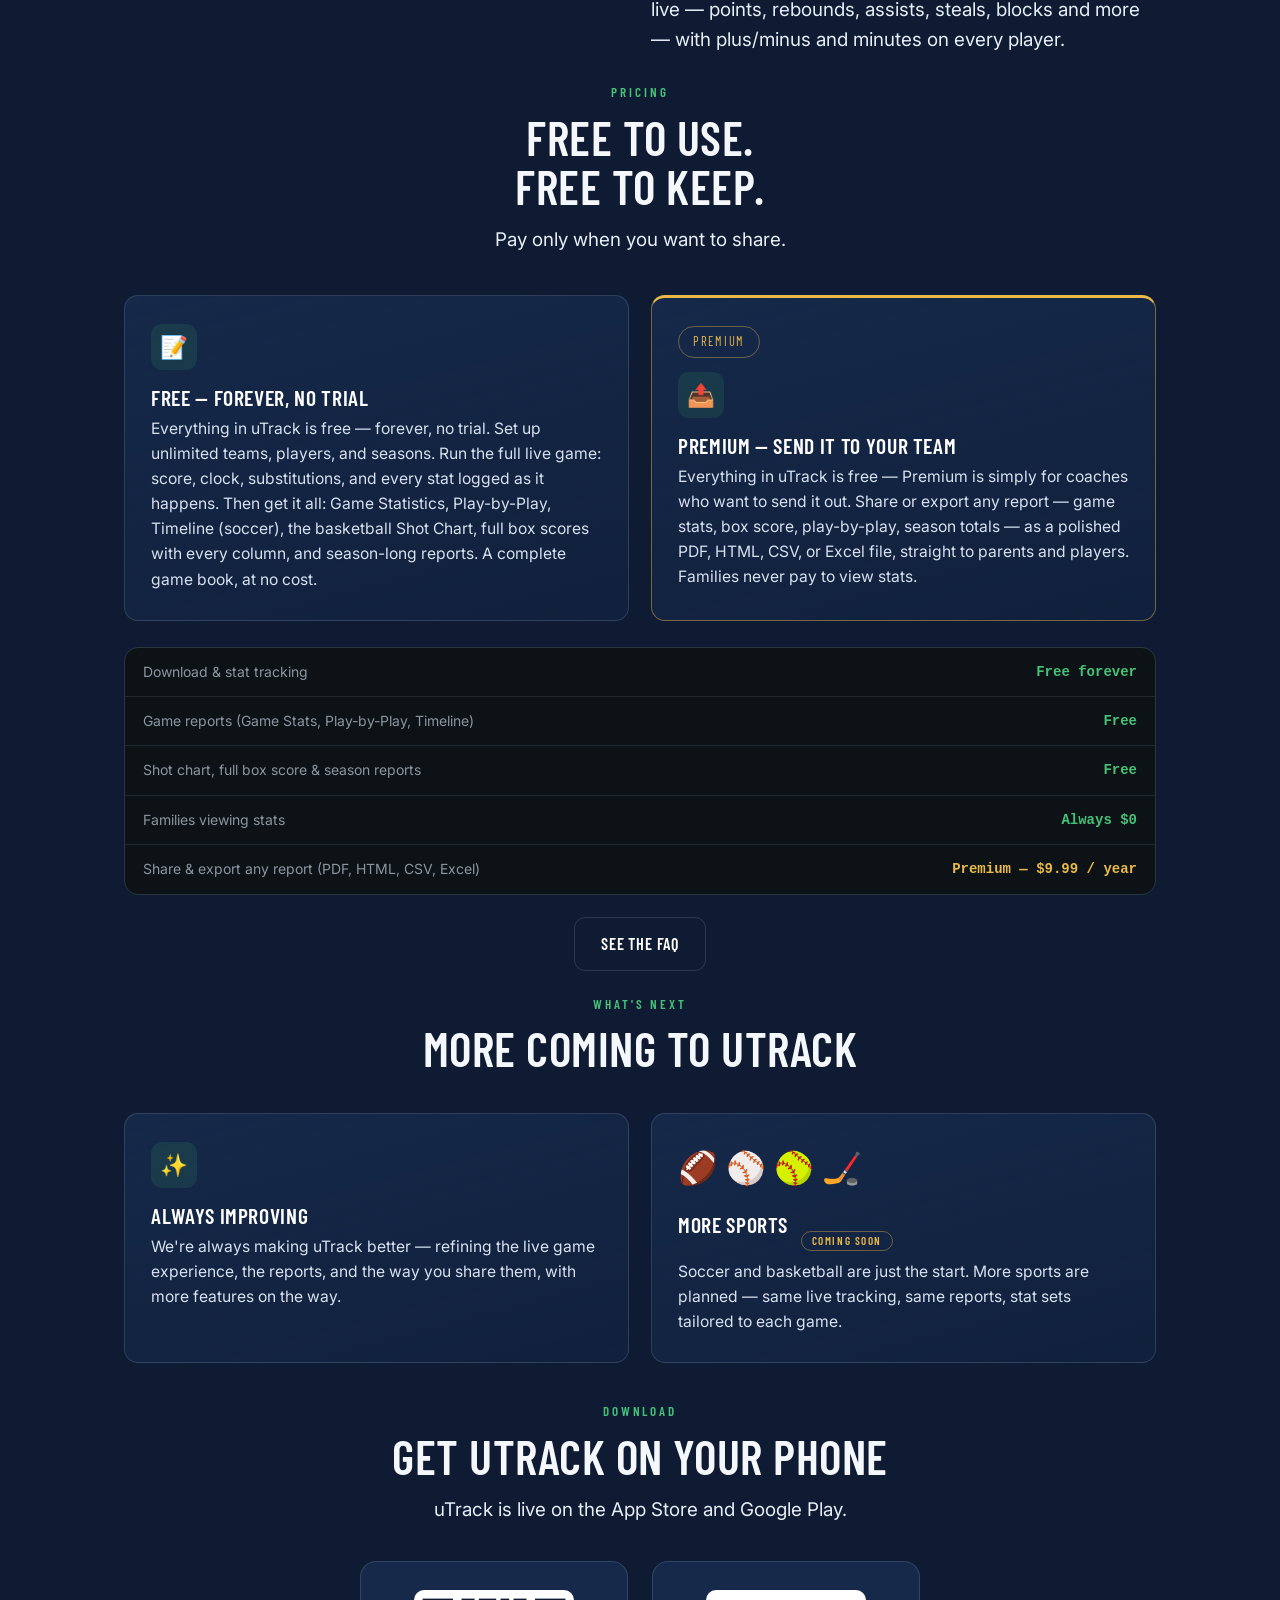
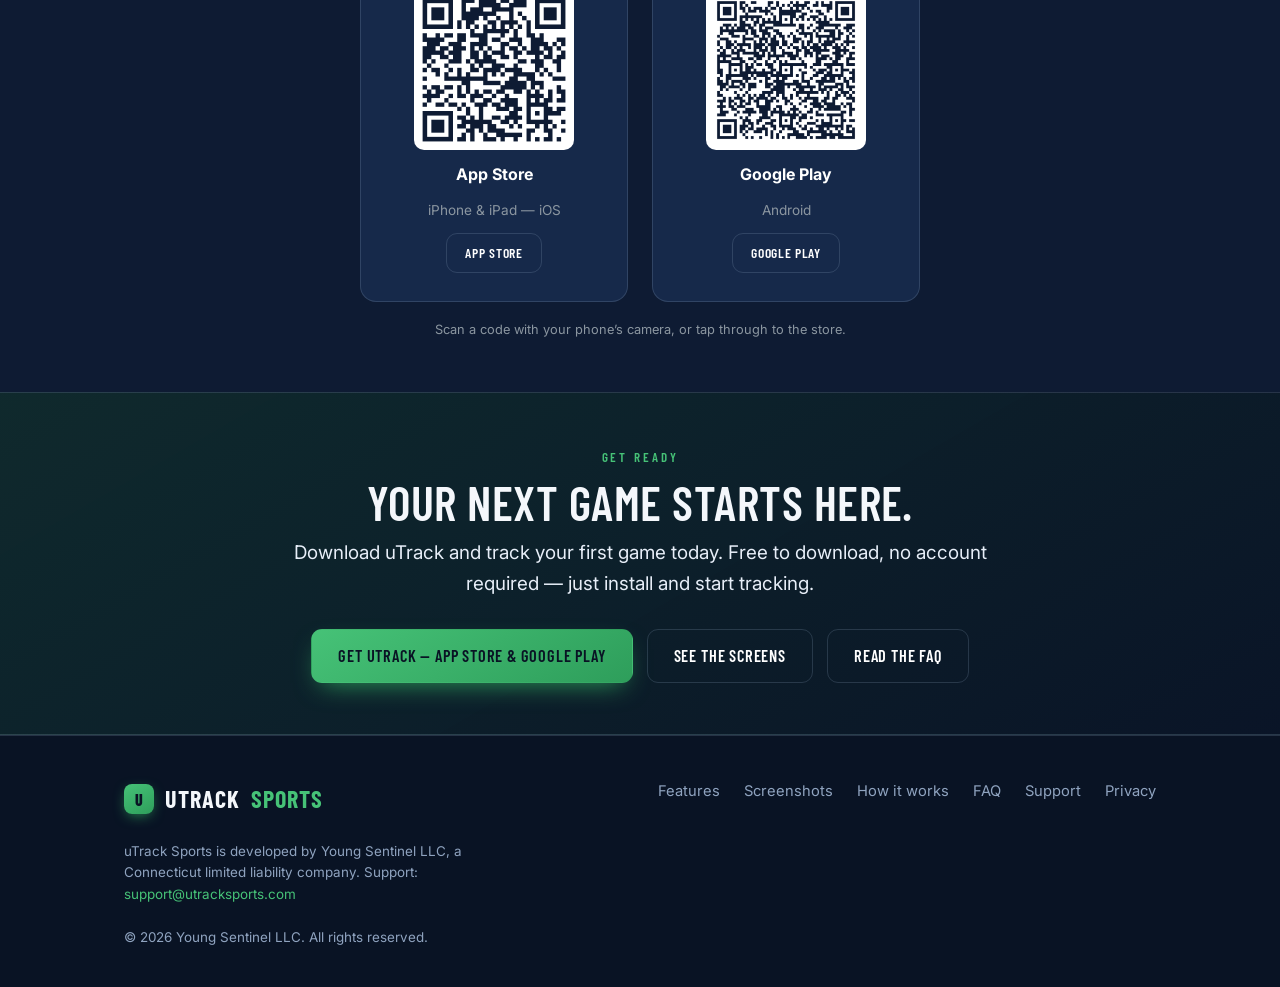
==== commit 249197fc: "Add Young Sentinel LLC entity disclosure to site footer, support and privacy pages" ====
--- a/index.html
+++ b/index.html
@@ -260,9 +260,9 @@
         <a href="privacy.html">Privacy</a>
       </div>
     </div>
-    <p class="foot-note">&copy; <span id="yr"></span> uTrack Sports. Made for coaches, team managers, and the parent who always ends up keeping stats.</p>
+    <p class="foot-note">uTrack Sports is developed by Young Sentinel LLC, a Connecticut limited liability company. Support: <a href="mailto:support@utracksports.com" style="color:var(--pitch-lt)">support@utracksports.com</a></p>
+    <p class="foot-note">&copy; 2026 Young Sentinel LLC. All rights reserved.</p>
   </div>
 </footer>
-<script>document.getElementById('yr').textContent=new Date().getFullYear();</script>
 </body>
 </html>
